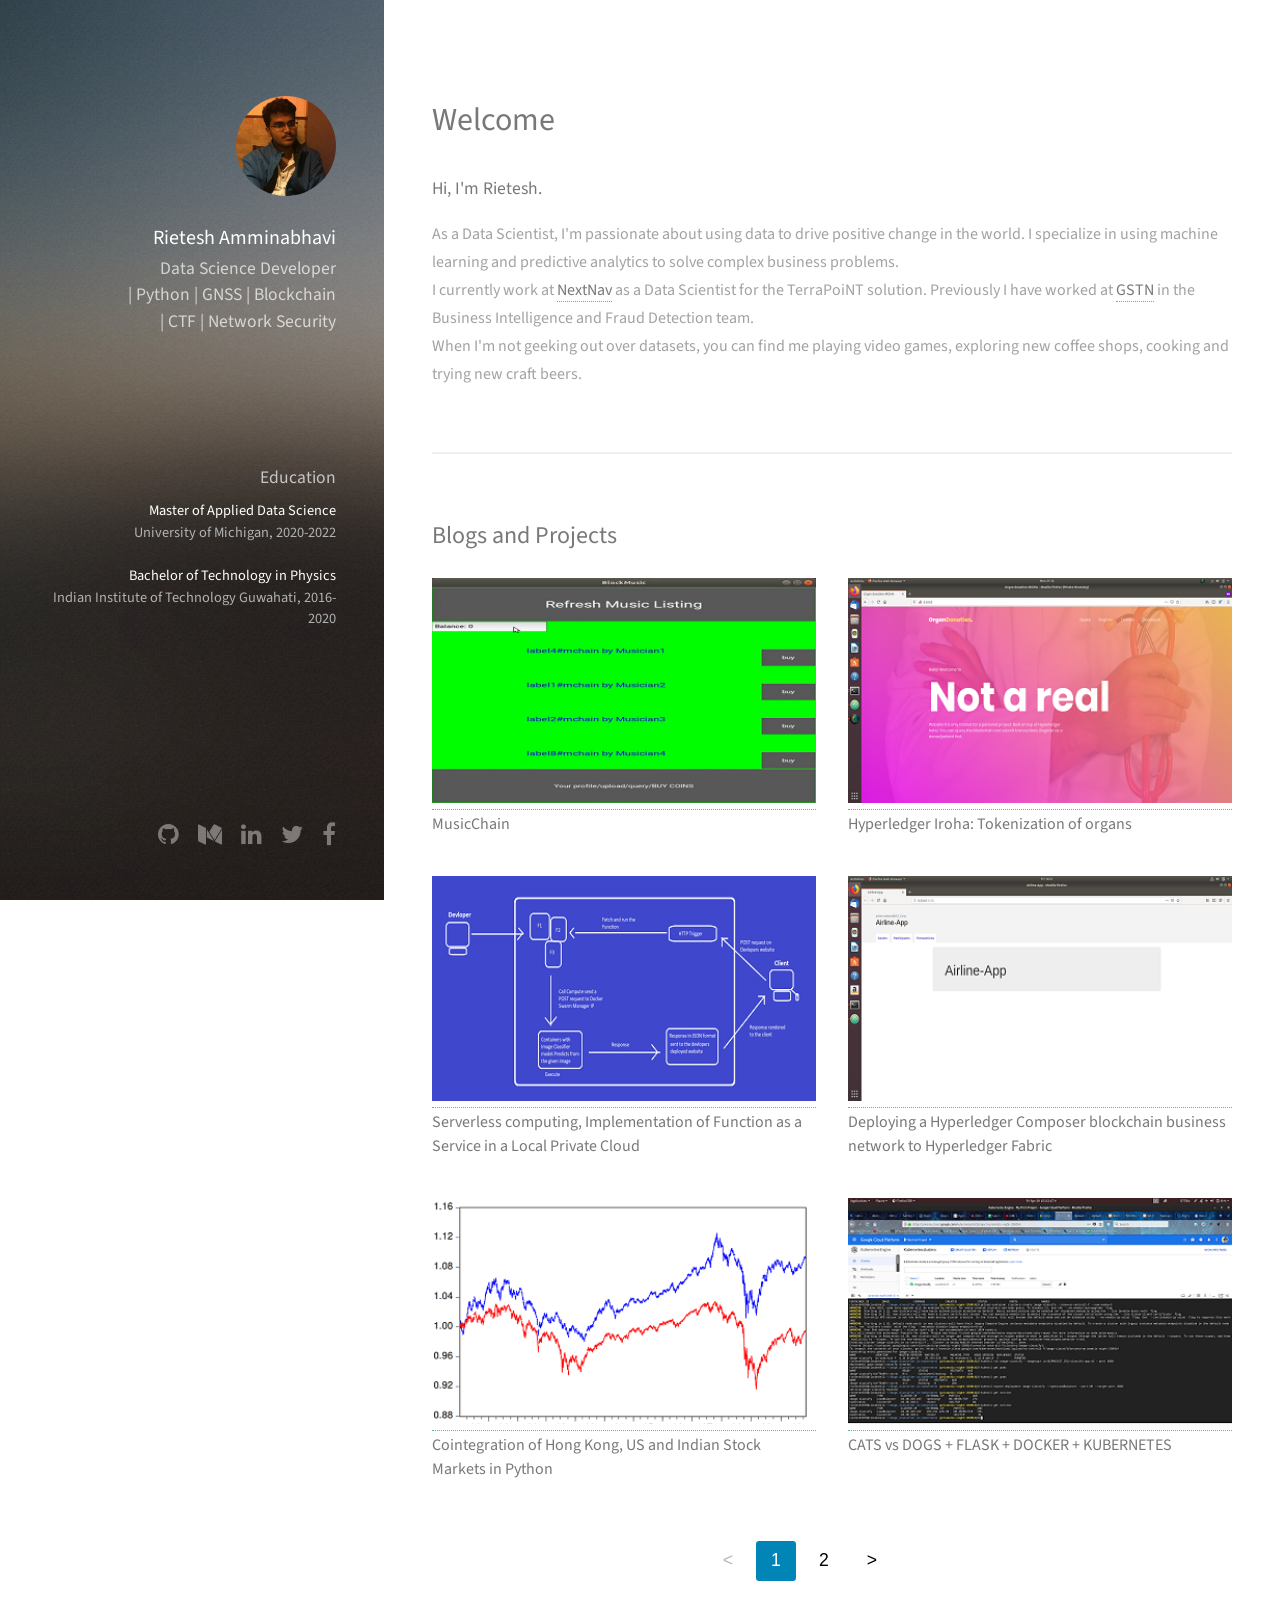
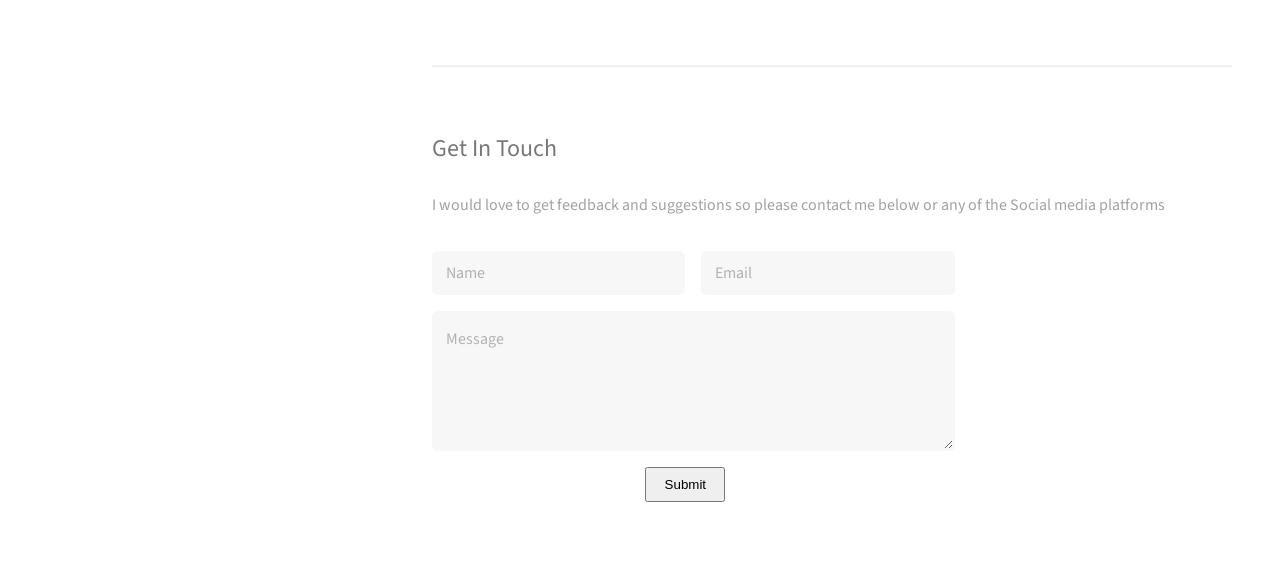
==== index.html @ 85e878ec "first commit" ====
<!DOCTYPE HTML>

<html>
	<head>
		<title>Rietesh Amminabhavi</title>
		<link href="static/images/icon.jpg" rel="icon" style="border-radius:50%">
		<meta charset="utf-8" />
		<meta name="viewport" content="width=device-width, initial-scale=1" />
		<!--[if lte IE 8]><script src="static/js/ie/html5shiv.js"></script><![endif]-->
		<link rel="stylesheet" href="static/css/main.css" />
		<link rel="stylesheet" href="static/css/pagination.css" />
		<!--[if lte IE 8]><link rel="stylesheet" href="static/css/ie8.css" /><![endif]-->
	</head>
	<body id="top">

		<!-- Header -->
			<header id="header">
				<div class="inner">
					<a href="index.html" target="_self" class="image avatar"><img src="static/images/avatar.jpg" alt="" /></a>
					<h1><strong>Rietesh Amminabhavi</strong></h1> 
					<h4>Data Science Developer<br />
					| Python | GNSS | Blockchain<br />
					| CTF | Network Security </h4><br /><br /><br /><br />
					<h4>Education</h4>
					<p><strong>Master of Applied Data Science</strong><br />
					University of Michigan, 2020-2022<br /><br />
					<strong>Bachelor of Technology in Physics</strong><br \>
					Indian Institute of Technology Guwahati, 2016-2020</p>
				</div>
			</header>

		<!-- Main -->
			<div id="main">

				<!-- One -->
					<section id="one">
						<header class="major">
							<h2>Welcome</h2>
						</header>
						<h4>Hi, I'm Rietesh.</h4>
						<p>As a Data Scientist, I'm passionate about using data to drive positive change in the world. 
							I specialize in using machine learning and predictive analytics to solve complex business problems.<br \>
							I currently work at <a href="https://nextnav.com/"><strong>NextNav</strong></a> as a Data Scientist for the TerraPoiNT solution.
							Previously I have worked at <a href="https://www.gstn.org.in/"><strong>GSTN</strong></a> in the Business Intelligence and Fraud Detection team.<br \>
							When I'm not geeking out over datasets, you can find me playing video games, exploring new coffee shops, cooking and trying new craft beers.
							<!-- <script src="https://gist.github.com/BenjaminAbt/ee4f77b9c5f3068506dd0d43df57f8f8.js?file=file1.cs"></script> -->
						</p>
					</section>

				<!-- Two -->
					<section id="two">
						<h2>Blogs and Projects</h2>
						<div id="paginated-list" data-current-page="1" aria-live="polite" class="row" style="display:flex;flex-wrap:wrap">

							<nav class="pagination-container">
								<button class="pagination-button" id="prev-button" aria-label="Previous page" title="Previous page">
								  &lt;
								</button>
							
								<div id="pagination-numbers">
							
								</div>
							
								<button class="pagination-button" id="next-button" aria-label="Next page" title="Next page">
								  &gt;
								</button>
							  </nav>
						</div>
					</section>

				<!-- Three -->
					<section id="three">
						<h2>Get In Touch</h2>
						<p>I would love to get feedback and suggestions so please contact me below or any of the Social media platforms</p>
						<div class="row">
							<div class="8u 12u$(small)">
								<form method="post" action="https://formspree.io/f/YOUR_FORM_ID">
									<div class="row uniform 50%" style="display: flex; flex-direction: column;">
										<div style="display: flex;">
											<div class="6u 12u$(xsmall)" style="margin-right: 1rem;"><input type="text" name="name" id="name" placeholder="Name" /></div>
											<div class="6u$ 12u$(xsmall)"><input type="email" name="email" id="email" placeholder="Email" /></div>
										</div>
										
										<div class="12u$"><textarea name="message" id="message" placeholder="Message" rows="4"></textarea></div>
										<input type="hidden" name="_next" value="https://YOUR_DOMAIN/thankyou.html">
										
										<button type="submit" style="width: 5rem; align-self: center; padding: 0.5rem 1rem; margin-top: 1rem;">Submit</button>
									</div>
								</form>
							</div>
						</div>
					</section>


			</div>

		<!-- Footer -->
			<footer id="footer">
				<div class="inner">
					<ul class="icons">
						<li><a href="https://github.com/rietesh"  target="_blank" class="icon fa-github"><span class="label">Github</span></a></li>
						<li><a href="https://medium.com/@rietesh"  target="_blank" class="icon fa-medium"><span class="label">Medium</span></a></li>
						<li><a href="https://www.linkedin.com/in/rietesh4535/"  target="_blank" class="icon fa-linkedin"><span class="label">LinkedIN</span></a></li>
						<li><a href="https://twitter.com/rietesh_" target="_blank" class="icon fa-twitter"><span class="label">Twitter</span></a></li>
						<li><a href="https://www.facebook.com/RieteshRietesh1"  target="_blank" class="icon fa-facebook"><span class="label">Facebook</span></a></li>
					</ul>
				</div>
			</footer>

		<!-- Scripts -->
			<script src="//ajax.googleapis.com/ajax/libs/jquery/1.10.2/jquery.min.js"></script>
			<script src="static/js/jquery.min.js"></script>
			<!-- <script src="assets/js/jquery.poptrox.min.js"></script> -->
			<script src="static/js/skel.min.js"></script>
			<script src="static/js/util.js"></script>
			<!--[if lte IE 8]><script src="static/js/ie/respond.min.js"></script><![endif]-->
			<script src="static/js/main.js"></script>
			<script src="static/js/pagination.js"></script>
			<script src="static/js/projects.js"></script>

	</body>
</html>
---- static/css/main.css ----
@import url("font-awesome.min.css");
@import url("https://fonts.googleapis.com/css?family=Source+Sans+Pro:400,400italic");


/* Reset */

	html, body, div, span, applet, object, iframe, h1, h2, h3, h4, h5, h6, p, blockquote, pre, a, abbr, acronym, address, big, cite, code, del, dfn, em, img, ins, kbd, q, s, samp, small, strike, strong, sub, sup, tt, var, b, u, i, center, dl, dt, dd, ol, ul, li, fieldset, form, label, legend, table, caption, tbody, tfoot, thead, tr, th, td, article, aside, canvas, details, embed, figure, figcaption, footer, header, hgroup, menu, nav, output, ruby, section, summary, time, mark, audio, video {
		margin: 0;
		padding: 0;
		border: 0;
		font-size: 100%;
		font: inherit;
		vertical-align: baseline;
	}

	article, aside, details, figcaption, figure, footer, header, hgroup, menu, nav, section {
		display: block;
	}

	body {
		line-height: 1;
	}

	ol, ul {
		list-style: none;
	}

	blockquote, q {
		quotes: none;
	}

	blockquote:before, blockquote:after, q:before, q:after {
		content: '';
		content: none;
	}

	table {
		border-collapse: collapse;
		border-spacing: 0;
	}

	body {
		-webkit-text-size-adjust: none;
	}

/* Box Model */

	*, *:before, *:after {
		-moz-box-sizing: border-box;
		-webkit-box-sizing: border-box;
		box-sizing: border-box;
	}

/* Containers */

	.container {
		margin-left: auto;
		margin-right: auto;
	}

	.container.\31 25\25 {
		width: 100%;
		max-width: 1200px;
		min-width: 960px;
	}

	.container.\37 5\25 {
		width: 720px;
	}

	.container.\35 0\25 {
		width: 480px;
	}

	.container.\32 5\25 {
		width: 240px;
	}

	.container {
		width: 960px;
	}

	@media screen and (max-width: 1800px) {

		.container.\31 25\25 {
			width: 100%;
			max-width: 1200px;
			min-width: 960px;
		}

		.container.\37 5\25 {
			width: 720px;
		}

		.container.\35 0\25 {
			width: 480px;
		}

		.container.\32 5\25 {
			width: 240px;
		}

		.container {
			width: 960px;
		}

	}

	@media screen and (max-width: 1280px) {

		.container.\31 25\25 {
			width: 100%;
			max-width: 1200px;
			min-width: 960px;
		}

		.container.\37 5\25 {
			width: 720px;
		}

		.container.\35 0\25 {
			width: 480px;
		}

		.container.\32 5\25 {
			width: 240px;
		}

		.container {
			width: 960px;
		}

	}

	@media screen and (max-width: 980px) {

		.container.\31 25\25 {
			width: 100%;
			max-width: 1200px;
			min-width: 960px;
		}

		.container.\37 5\25 {
			width: 720px;
		}

		.container.\35 0\25 {
			width: 480px;
		}

		.container.\32 5\25 {
			width: 240px;
		}

		.container {
			width: 960px;
		}

	}

	@media screen and (max-width: 736px) {

		.container.\31 25\25 {
			width: 100%;
			max-width: 1200px;
			min-width: 960px;
		}

		.container.\37 5\25 {
			width: 720px;
		}

		.container.\35 0\25 {
			width: 480px;
		}

		.container.\32 5\25 {
			width: 240px;
		}

		.container {
			width: 960px;
		}

	}

	@media screen and (max-width: 480px) {

		.container.\31 25\25 {
			width: 100%;
			max-width: 1200px;
			min-width: 960px;
		}

		.container.\37 5\25 {
			width: 720px;
		}

		.container.\35 0\25 {
			width: 480px;
		}

		.container.\32 5\25 {
			width: 240px;
		}

		.container {
			width: 960px;
		}

	}

/* Grid */

	.row {
		border-bottom: solid 1px transparent;
		-moz-box-sizing: border-box;
		-webkit-box-sizing: border-box;
		box-sizing: border-box;
	}

	.row > * {
		float: left;
		-moz-box-sizing: border-box;
		-webkit-box-sizing: border-box;
		box-sizing: border-box;
	}

	.row:after, .row:before {
		content: '';
		display: block;
		clear: both;
		height: 0;
	}

	.row.uniform > * > :first-child {
		margin-top: 0;
	}

	.row.uniform > * > :last-child {
		margin-bottom: 0;
	}

	.row.\30 \25 > * {
		padding: 0 0 0 0em;
	}

	.row.\30 \25 {
		margin: 0 0 -1px 0em;
	}

	.row.uniform.\30 \25 > * {
		padding: 0em 0 0 0em;
	}

	.row.uniform.\30 \25 {
		margin: 0em 0 -1px 0em;
	}

	.row > * {
		padding: 0 0 0 2.5em;
	}

	.row {
		margin: 0 0 -1px -2.5em;
	}

	.row.uniform > * {
		padding: 2.5em 0 0 2.5em;
	}

	.row.uniform {
		margin: -2.5em 0 -1px -2.5em;
	}

	.row.\32 00\25 > * {
		padding: 0 0 0 5em;
	}

	.row.\32 00\25 {
		margin: 0 0 -1px -5em;
	}

	.row.uniform.\32 00\25 > * {
		padding: 5em 0 0 5em;
	}

	.row.uniform.\32 00\25 {
		margin: -5em 0 -1px -5em;
	}

	.row.\31 50\25 > * {
		padding: 0 0 0 3.75em;
	}

	.row.\31 50\25 {
		margin: 0 0 -1px -3.75em;
	}

	.row.uniform.\31 50\25 > * {
		padding: 3.75em 0 0 3.75em;
	}

	.row.uniform.\31 50\25 {
		margin: -3.75em 0 -1px -3.75em;
	}

	.row.\35 0\25 > * {
		padding: 0 0 0 1.25em;
	}

	.row.\35 0\25 {
		margin: 0 0 -1px -1.25em;
	}

	.row.uniform.\35 0\25 > * {
		padding: 1.25em 0 0 1.25em;
	}

	.row.uniform.\35 0\25 {
		margin: -1.25em 0 -1px -1.25em;
	}

	.row.\32 5\25 > * {
		padding: 0 0 0 0.625em;
	}

	.row.\32 5\25 {
		margin: 0 0 -1px -0.625em;
	}

	.row.uniform.\32 5\25 > * {
		padding: 0.625em 0 0 0.625em;
	}

	.row.uniform.\32 5\25 {
		margin: -0.625em 0 -1px -0.625em;
	}

	.\31 2u, .\31 2u\24 {
		width: 100%;
		clear: none;
		margin-left: 0;
	}

	.\31 1u, .\31 1u\24 {
		width: 91.6666666667%;
		clear: none;
		margin-left: 0;
	}

	.\31 0u, .\31 0u\24 {
		width: 83.3333333333%;
		clear: none;
		margin-left: 0;
	}

	.\39 u, .\39 u\24 {
		width: 75%;
		clear: none;
		margin-left: 0;
	}

	.\38 u, .\38 u\24 {
		width: 66.6666666667%;
		clear: none;
		margin-left: 0;
	}

	.\37 u, .\37 u\24 {
		width: 58.3333333333%;
		clear: none;
		margin-left: 0;
	}

	.\36 u, .\36 u\24 {
		width: 50%;
		clear: none;
		margin-left: 0;
	}

	.\35 u, .\35 u\24 {
		width: 41.6666666667%;
		clear: none;
		margin-left: 0;
	}

	.\34 u, .\34 u\24 {
		width: 33.3333333333%;
		clear: none;
		margin-left: 0;
	}

	.\33 u, .\33 u\24 {
		width: 25%;
		clear: none;
		margin-left: 0;
	}

	.\32 u, .\32 u\24 {
		width: 16.6666666667%;
		clear: none;
		margin-left: 0;
	}

	.\31 u, .\31 u\24 {
		width: 8.3333333333%;
		clear: none;
		margin-left: 0;
	}

	.\31 2u\24 + *,
	.\31 1u\24 + *,
	.\31 0u\24 + *,
	.\39 u\24 + *,
	.\38 u\24 + *,
	.\37 u\24 + *,
	.\36 u\24 + *,
	.\35 u\24 + *,
	.\34 u\24 + *,
	.\33 u\24 + *,
	.\32 u\24 + *,
	.\31 u\24 + * {
		clear: left;
	}

	.\-11u {
		margin-left: 91.66667%;
	}

	.\-10u {
		margin-left: 83.33333%;
	}

	.\-9u {
		margin-left: 75%;
	}

	.\-8u {
		margin-left: 66.66667%;
	}

	.\-7u {
		margin-left: 58.33333%;
	}

	.\-6u {
		margin-left: 50%;
	}

	.\-5u {
		margin-left: 41.66667%;
	}

	.\-4u {
		margin-left: 33.33333%;
	}

	.\-3u {
		margin-left: 25%;
	}

	.\-2u {
		margin-left: 16.66667%;
	}

	.\-1u {
		margin-left: 8.33333%;
	}

	@media screen and (max-width: 1800px) {

		.row > * {
			padding: 0 0 0 2.5em;
		}

		.row {
			margin: 0 0 -1px -2.5em;
		}

		.row.uniform > * {
			padding: 2.5em 0 0 2.5em;
		}

		.row.uniform {
			margin: -2.5em 0 -1px -2.5em;
		}

		.row.\32 00\25 > * {
			padding: 0 0 0 5em;
		}

		.row.\32 00\25 {
			margin: 0 0 -1px -5em;
		}

		.row.uniform.\32 00\25 > * {
			padding: 5em 0 0 5em;
		}

		.row.uniform.\32 00\25 {
			margin: -5em 0 -1px -5em;
		}

		.row.\31 50\25 > * {
			padding: 0 0 0 3.75em;
		}

		.row.\31 50\25 {
			margin: 0 0 -1px -3.75em;
		}

		.row.uniform.\31 50\25 > * {
			padding: 3.75em 0 0 3.75em;
		}

		.row.uniform.\31 50\25 {
			margin: -3.75em 0 -1px -3.75em;
		}

		.row.\35 0\25 > * {
			padding: 0 0 0 1.25em;
		}

		.row.\35 0\25 {
			margin: 0 0 -1px -1.25em;
		}

		.row.uniform.\35 0\25 > * {
			padding: 1.25em 0 0 1.25em;
		}

		.row.uniform.\35 0\25 {
			margin: -1.25em 0 -1px -1.25em;
		}

		.row.\32 5\25 > * {
			padding: 0 0 0 0.625em;
		}

		.row.\32 5\25 {
			margin: 0 0 -1px -0.625em;
		}

		.row.uniform.\32 5\25 > * {
			padding: 0.625em 0 0 0.625em;
		}

		.row.uniform.\32 5\25 {
			margin: -0.625em 0 -1px -0.625em;
		}

		.\31 2u\28xlarge\29, .\31 2u\24\28xlarge\29 {
			width: 100%;
			clear: none;
			margin-left: 0;
		}

		.\31 1u\28xlarge\29, .\31 1u\24\28xlarge\29 {
			width: 91.6666666667%;
			clear: none;
			margin-left: 0;
		}

		.\31 0u\28xlarge\29, .\31 0u\24\28xlarge\29 {
			width: 83.3333333333%;
			clear: none;
			margin-left: 0;
		}

		.\39 u\28xlarge\29, .\39 u\24\28xlarge\29 {
			width: 75%;
			clear: none;
			margin-left: 0;
		}

		.\38 u\28xlarge\29, .\38 u\24\28xlarge\29 {
			width: 66.6666666667%;
			clear: none;
			margin-left: 0;
		}

		.\37 u\28xlarge\29, .\37 u\24\28xlarge\29 {
			width: 58.3333333333%;
			clear: none;
			margin-left: 0;
		}

		.\36 u\28xlarge\29, .\36 u\24\28xlarge\29 {
			width: 50%;
			clear: none;
			margin-left: 0;
		}

		.\35 u\28xlarge\29, .\35 u\24\28xlarge\29 {
			width: 41.6666666667%;
			clear: none;
			margin-left: 0;
		}

		.\34 u\28xlarge\29, .\34 u\24\28xlarge\29 {
			width: 33.3333333333%;
			clear: none;
			margin-left: 0;
		}

		.\33 u\28xlarge\29, .\33 u\24\28xlarge\29 {
			width: 25%;
			clear: none;
			margin-left: 0;
		}

		.\32 u\28xlarge\29, .\32 u\24\28xlarge\29 {
			width: 16.6666666667%;
			clear: none;
			margin-left: 0;
		}

		.\31 u\28xlarge\29, .\31 u\24\28xlarge\29 {
			width: 8.3333333333%;
			clear: none;
			margin-left: 0;
		}

		.\31 2u\24\28xlarge\29 + *,
		.\31 1u\24\28xlarge\29 + *,
		.\31 0u\24\28xlarge\29 + *,
		.\39 u\24\28xlarge\29 + *,
		.\38 u\24\28xlarge\29 + *,
		.\37 u\24\28xlarge\29 + *,
		.\36 u\24\28xlarge\29 + *,
		.\35 u\24\28xlarge\29 + *,
		.\34 u\24\28xlarge\29 + *,
		.\33 u\24\28xlarge\29 + *,
		.\32 u\24\28xlarge\29 + *,
		.\31 u\24\28xlarge\29 + * {
			clear: left;
		}

		.\-11u\28xlarge\29 {
			margin-left: 91.66667%;
		}

		.\-10u\28xlarge\29 {
			margin-left: 83.33333%;
		}

		.\-9u\28xlarge\29 {
			margin-left: 75%;
		}

		.\-8u\28xlarge\29 {
			margin-left: 66.66667%;
		}

		.\-7u\28xlarge\29 {
			margin-left: 58.33333%;
		}

		.\-6u\28xlarge\29 {
			margin-left: 50%;
		}

		.\-5u\28xlarge\29 {
			margin-left: 41.66667%;
		}

		.\-4u\28xlarge\29 {
			margin-left: 33.33333%;
		}

		.\-3u\28xlarge\29 {
			margin-left: 25%;
		}

		.\-2u\28xlarge\29 {
			margin-left: 16.66667%;
		}

		.\-1u\28xlarge\29 {
			margin-left: 8.33333%;
		}

	}

	@media screen and (max-width: 1280px) {

		.row > * {
			padding: 0 0 0 2em;
		}

		.row {
			margin: 0 0 -1px -2em;
		}

		.row.uniform > * {
			padding: 2em 0 0 2em;
		}

		.row.uniform {
			margin: -2em 0 -1px -2em;
		}

		.row.\32 00\25 > * {
			padding: 0 0 0 4em;
		}

		.row.\32 00\25 {
			margin: 0 0 -1px -4em;
		}

		.row.uniform.\32 00\25 > * {
			padding: 4em 0 0 4em;
		}

		.row.uniform.\32 00\25 {
			margin: -4em 0 -1px -4em;
		}

		.row.\31 50\25 > * {
			padding: 0 0 0 3em;
		}

		.row.\31 50\25 {
			margin: 0 0 -1px -3em;
		}

		.row.uniform.\31 50\25 > * {
			padding: 3em 0 0 3em;
		}

		.row.uniform.\31 50\25 {
			margin: -3em 0 -1px -3em;
		}

		.row.\35 0\25 > * {
			padding: 0 0 0 1em;
		}

		.row.\35 0\25 {
			margin: 0 0 -1px -1em;
		}

		.row.uniform.\35 0\25 > * {
			padding: 1em 0 0 1em;
		}

		.row.uniform.\35 0\25 {
			margin: -1em 0 -1px -1em;
		}

		.row.\32 5\25 > * {
			padding: 0 0 0 0.5em;
		}

		.row.\32 5\25 {
			margin: 0 0 -1px -0.5em;
		}

		.row.uniform.\32 5\25 > * {
			padding: 0.5em 0 0 0.5em;
		}

		.row.uniform.\32 5\25 {
			margin: -0.5em 0 -1px -0.5em;
		}

		.\31 2u\28large\29, .\31 2u\24\28large\29 {
			width: 100%;
			clear: none;
			margin-left: 0;
		}

		.\31 1u\28large\29, .\31 1u\24\28large\29 {
			width: 91.6666666667%;
			clear: none;
			margin-left: 0;
		}

		.\31 0u\28large\29, .\31 0u\24\28large\29 {
			width: 83.3333333333%;
			clear: none;
			margin-left: 0;
		}

		.\39 u\28large\29, .\39 u\24\28large\29 {
			width: 75%;
			clear: none;
			margin-left: 0;
		}

		.\38 u\28large\29, .\38 u\24\28large\29 {
			width: 66.6666666667%;
			clear: none;
			margin-left: 0;
		}

		.\37 u\28large\29, .\37 u\24\28large\29 {
			width: 58.3333333333%;
			clear: none;
			margin-left: 0;
		}

		.\36 u\28large\29, .\36 u\24\28large\29 {
			width: 50%;
			clear: none;
			margin-left: 0;
		}

		.\35 u\28large\29, .\35 u\24\28large\29 {
			width: 41.6666666667%;
			clear: none;
			margin-left: 0;
		}

		.\34 u\28large\29, .\34 u\24\28large\29 {
			width: 33.3333333333%;
			clear: none;
			margin-left: 0;
		}

		.\33 u\28large\29, .\33 u\24\28large\29 {
			width: 25%;
			clear: none;
			margin-left: 0;
		}

		.\32 u\28large\29, .\32 u\24\28large\29 {
			width: 16.6666666667%;
			clear: none;
			margin-left: 0;
		}

		.\31 u\28large\29, .\31 u\24\28large\29 {
			width: 8.3333333333%;
			clear: none;
			margin-left: 0;
		}

		.\31 2u\24\28large\29 + *,
		.\31 1u\24\28large\29 + *,
		.\31 0u\24\28large\29 + *,
		.\39 u\24\28large\29 + *,
		.\38 u\24\28large\29 + *,
		.\37 u\24\28large\29 + *,
		.\36 u\24\28large\29 + *,
		.\35 u\24\28large\29 + *,
		.\34 u\24\28large\29 + *,
		.\33 u\24\28large\29 + *,
		.\32 u\24\28large\29 + *,
		.\31 u\24\28large\29 + * {
			clear: left;
		}

		.\-11u\28large\29 {
			margin-left: 91.66667%;
		}

		.\-10u\28large\29 {
			margin-left: 83.33333%;
		}

		.\-9u\28large\29 {
			margin-left: 75%;
		}

		.\-8u\28large\29 {
			margin-left: 66.66667%;
		}

		.\-7u\28large\29 {
			margin-left: 58.33333%;
		}

		.\-6u\28large\29 {
			margin-left: 50%;
		}

		.\-5u\28large\29 {
			margin-left: 41.66667%;
		}

		.\-4u\28large\29 {
			margin-left: 33.33333%;
		}

		.\-3u\28large\29 {
			margin-left: 25%;
		}

		.\-2u\28large\29 {
			margin-left: 16.66667%;
		}

		.\-1u\28large\29 {
			margin-left: 8.33333%;
		}

	}

	@media screen and (max-width: 980px) {

		.row > * {
			padding: 0 0 0 2em;
		}

		.row {
			margin: 0 0 -1px -2em;
		}

		.row.uniform > * {
			padding: 2em 0 0 2em;
		}

		.row.uniform {
			margin: -2em 0 -1px -2em;
		}

		.row.\32 00\25 > * {
			padding: 0 0 0 4em;
		}

		.row.\32 00\25 {
			margin: 0 0 -1px -4em;
		}

		.row.uniform.\32 00\25 > * {
			padding: 4em 0 0 4em;
		}

		.row.uniform.\32 00\25 {
			margin: -4em 0 -1px -4em;
		}

		.row.\31 50\25 > * {
			padding: 0 0 0 3em;
		}

		.row.\31 50\25 {
			margin: 0 0 -1px -3em;
		}

		.row.uniform.\31 50\25 > * {
			padding: 3em 0 0 3em;
		}

		.row.uniform.\31 50\25 {
			margin: -3em 0 -1px -3em;
		}

		.row.\35 0\25 > * {
			padding: 0 0 0 1em;
		}

		.row.\35 0\25 {
			margin: 0 0 -1px -1em;
		}

		.row.uniform.\35 0\25 > * {
			padding: 1em 0 0 1em;
		}

		.row.uniform.\35 0\25 {
			margin: -1em 0 -1px -1em;
		}

		.row.\32 5\25 > * {
			padding: 0 0 0 0.5em;
		}

		.row.\32 5\25 {
			margin: 0 0 -1px -0.5em;
		}

		.row.uniform.\32 5\25 > * {
			padding: 0.5em 0 0 0.5em;
		}

		.row.uniform.\32 5\25 {
			margin: -0.5em 0 -1px -0.5em;
		}

		.\31 2u\28medium\29, .\31 2u\24\28medium\29 {
			width: 100%;
			clear: none;
			margin-left: 0;
		}

		.\31 1u\28medium\29, .\31 1u\24\28medium\29 {
			width: 91.6666666667%;
			clear: none;
			margin-left: 0;
		}

		.\31 0u\28medium\29, .\31 0u\24\28medium\29 {
			width: 83.3333333333%;
			clear: none;
			margin-left: 0;
		}

		.\39 u\28medium\29, .\39 u\24\28medium\29 {
			width: 75%;
			clear: none;
			margin-left: 0;
		}

		.\38 u\28medium\29, .\38 u\24\28medium\29 {
			width: 66.6666666667%;
			clear: none;
			margin-left: 0;
		}

		.\37 u\28medium\29, .\37 u\24\28medium\29 {
			width: 58.3333333333%;
			clear: none;
			margin-left: 0;
		}

		.\36 u\28medium\29, .\36 u\24\28medium\29 {
			width: 50%;
			clear: none;
			margin-left: 0;
		}

		.\35 u\28medium\29, .\35 u\24\28medium\29 {
			width: 41.6666666667%;
			clear: none;
			margin-left: 0;
		}

		.\34 u\28medium\29, .\34 u\24\28medium\29 {
			width: 33.3333333333%;
			clear: none;
			margin-left: 0;
		}

		.\33 u\28medium\29, .\33 u\24\28medium\29 {
			width: 25%;
			clear: none;
			margin-left: 0;
		}

		.\32 u\28medium\29, .\32 u\24\28medium\29 {
			width: 16.6666666667%;
			clear: none;
			margin-left: 0;
		}

		.\31 u\28medium\29, .\31 u\24\28medium\29 {
			width: 8.3333333333%;
			clear: none;
			margin-left: 0;
		}

		.\31 2u\24\28medium\29 + *,
		.\31 1u\24\28medium\29 + *,
		.\31 0u\24\28medium\29 + *,
		.\39 u\24\28medium\29 + *,
		.\38 u\24\28medium\29 + *,
		.\37 u\24\28medium\29 + *,
		.\36 u\24\28medium\29 + *,
		.\35 u\24\28medium\29 + *,
		.\34 u\24\28medium\29 + *,
		.\33 u\24\28medium\29 + *,
		.\32 u\24\28medium\29 + *,
		.\31 u\24\28medium\29 + * {
			clear: left;
		}

		.\-11u\28medium\29 {
			margin-left: 91.66667%;
		}

		.\-10u\28medium\29 {
			margin-left: 83.33333%;
		}

		.\-9u\28medium\29 {
			margin-left: 75%;
		}

		.\-8u\28medium\29 {
			margin-left: 66.66667%;
		}

		.\-7u\28medium\29 {
			margin-left: 58.33333%;
		}

		.\-6u\28medium\29 {
			margin-left: 50%;
		}

		.\-5u\28medium\29 {
			margin-left: 41.66667%;
		}

		.\-4u\28medium\29 {
			margin-left: 33.33333%;
		}

		.\-3u\28medium\29 {
			margin-left: 25%;
		}

		.\-2u\28medium\29 {
			margin-left: 16.66667%;
		}

		.\-1u\28medium\29 {
			margin-left: 8.33333%;
		}

	}

	@media screen and (max-width: 736px) {

		.row > * {
			padding: 0 0 0 1.5em;
		}

		.row {
			margin: 0 0 -1px -1.5em;
		}

		.row.uniform > * {
			padding: 1.5em 0 0 1.5em;
		}

		.row.uniform {
			margin: -1.5em 0 -1px -1.5em;
		}

		.row.\32 00\25 > * {
			padding: 0 0 0 3em;
		}

		.row.\32 00\25 {
			margin: 0 0 -1px -3em;
		}

		.row.uniform.\32 00\25 > * {
			padding: 3em 0 0 3em;
		}

		.row.uniform.\32 00\25 {
			margin: -3em 0 -1px -3em;
		}

		.row.\31 50\25 > * {
			padding: 0 0 0 2.25em;
		}

		.row.\31 50\25 {
			margin: 0 0 -1px -2.25em;
		}

		.row.uniform.\31 50\25 > * {
			padding: 2.25em 0 0 2.25em;
		}

		.row.uniform.\31 50\25 {
			margin: -2.25em 0 -1px -2.25em;
		}

		.row.\35 0\25 > * {
			padding: 0 0 0 0.75em;
		}

		.row.\35 0\25 {
			margin: 0 0 -1px -0.75em;
		}

		.row.uniform.\35 0\25 > * {
			padding: 0.75em 0 0 0.75em;
		}

		.row.uniform.\35 0\25 {
			margin: -0.75em 0 -1px -0.75em;
		}

		.row.\32 5\25 > * {
			padding: 0 0 0 0.375em;
		}

		.row.\32 5\25 {
			margin: 0 0 -1px -0.375em;
		}

		.row.uniform.\32 5\25 > * {
			padding: 0.375em 0 0 0.375em;
		}

		.row.uniform.\32 5\25 {
			margin: -0.375em 0 -1px -0.375em;
		}

		.\31 2u\28small\29, .\31 2u\24\28small\29 {
			width: 100%;
			clear: none;
			margin-left: 0;
		}

		.\31 1u\28small\29, .\31 1u\24\28small\29 {
			width: 91.6666666667%;
			clear: none;
			margin-left: 0;
		}

		.\31 0u\28small\29, .\31 0u\24\28small\29 {
			width: 83.3333333333%;
			clear: none;
			margin-left: 0;
		}

		.\39 u\28small\29, .\39 u\24\28small\29 {
			width: 75%;
			clear: none;
			margin-left: 0;
		}

		.\38 u\28small\29, .\38 u\24\28small\29 {
			width: 66.6666666667%;
			clear: none;
			margin-left: 0;
		}

		.\37 u\28small\29, .\37 u\24\28small\29 {
			width: 58.3333333333%;
			clear: none;
			margin-left: 0;
		}

		.\36 u\28small\29, .\36 u\24\28small\29 {
			width: 50%;
			clear: none;
			margin-left: 0;
		}

		.\35 u\28small\29, .\35 u\24\28small\29 {
			width: 41.6666666667%;
			clear: none;
			margin-left: 0;
		}

		.\34 u\28small\29, .\34 u\24\28small\29 {
			width: 33.3333333333%;
			clear: none;
			margin-left: 0;
		}

		.\33 u\28small\29, .\33 u\24\28small\29 {
			width: 25%;
			clear: none;
			margin-left: 0;
		}

		.\32 u\28small\29, .\32 u\24\28small\29 {
			width: 16.6666666667%;
			clear: none;
			margin-left: 0;
		}

		.\31 u\28small\29, .\31 u\24\28small\29 {
			width: 8.3333333333%;
			clear: none;
			margin-left: 0;
		}

		.\31 2u\24\28small\29 + *,
		.\31 1u\24\28small\29 + *,
		.\31 0u\24\28small\29 + *,
		.\39 u\24\28small\29 + *,
		.\38 u\24\28small\29 + *,
		.\37 u\24\28small\29 + *,
		.\36 u\24\28small\29 + *,
		.\35 u\24\28small\29 + *,
		.\34 u\24\28small\29 + *,
		.\33 u\24\28small\29 + *,
		.\32 u\24\28small\29 + *,
		.\31 u\24\28small\29 + * {
			clear: left;
		}

		.\-11u\28small\29 {
			margin-left: 91.66667%;
		}

		.\-10u\28small\29 {
			margin-left: 83.33333%;
		}

		.\-9u\28small\29 {
			margin-left: 75%;
		}

		.\-8u\28small\29 {
			margin-left: 66.66667%;
		}

		.\-7u\28small\29 {
			margin-left: 58.33333%;
		}

		.\-6u\28small\29 {
			margin-left: 50%;
		}

		.\-5u\28small\29 {
			margin-left: 41.66667%;
		}

		.\-4u\28small\29 {
			margin-left: 33.33333%;
		}

		.\-3u\28small\29 {
			margin-left: 25%;
		}

		.\-2u\28small\29 {
			margin-left: 16.66667%;
		}

		.\-1u\28small\29 {
			margin-left: 8.33333%;
		}

	}

	@media screen and (max-width: 480px) {

		.row > * {
			padding: 0 0 0 1.5em;
		}

		.row {
			margin: 0 0 -1px -1.5em;
		}

		.row.uniform > * {
			padding: 1.5em 0 0 1.5em;
		}

		.row.uniform {
			margin: -1.5em 0 -1px -1.5em;
		}

		.row.\32 00\25 > * {
			padding: 0 0 0 3em;
		}

		.row.\32 00\25 {
			margin: 0 0 -1px -3em;
		}

		.row.uniform.\32 00\25 > * {
			padding: 3em 0 0 3em;
		}

		.row.uniform.\32 00\25 {
			margin: -3em 0 -1px -3em;
		}

		.row.\31 50\25 > * {
			padding: 0 0 0 2.25em;
		}

		.row.\31 50\25 {
			margin: 0 0 -1px -2.25em;
		}

		.row.uniform.\31 50\25 > * {
			padding: 2.25em 0 0 2.25em;
		}

		.row.uniform.\31 50\25 {
			margin: -2.25em 0 -1px -2.25em;
		}

		.row.\35 0\25 > * {
			padding: 0 0 0 0.75em;
		}

		.row.\35 0\25 {
			margin: 0 0 -1px -0.75em;
		}

		.row.uniform.\35 0\25 > * {
			padding: 0.75em 0 0 0.75em;
		}

		.row.uniform.\35 0\25 {
			margin: -0.75em 0 -1px -0.75em;
		}

		.row.\32 5\25 > * {
			padding: 0 0 0 0.375em;
		}

		.row.\32 5\25 {
			margin: 0 0 -1px -0.375em;
		}

		.row.uniform.\32 5\25 > * {
			padding: 0.375em 0 0 0.375em;
		}

		.row.uniform.\32 5\25 {
			margin: -0.375em 0 -1px -0.375em;
		}

		.\31 2u\28xsmall\29, .\31 2u\24\28xsmall\29 {
			width: 100%;
			clear: none;
			margin-left: 0;
		}

		.\31 1u\28xsmall\29, .\31 1u\24\28xsmall\29 {
			width: 91.6666666667%;
			clear: none;
			margin-left: 0;
		}

		.\31 0u\28xsmall\29, .\31 0u\24\28xsmall\29 {
			width: 83.3333333333%;
			clear: none;
			margin-left: 0;
		}

		.\39 u\28xsmall\29, .\39 u\24\28xsmall\29 {
			width: 75%;
			clear: none;
			margin-left: 0;
		}

		.\38 u\28xsmall\29, .\38 u\24\28xsmall\29 {
			width: 66.6666666667%;
			clear: none;
			margin-left: 0;
		}

		.\37 u\28xsmall\29, .\37 u\24\28xsmall\29 {
			width: 58.3333333333%;
			clear: none;
			margin-left: 0;
		}

		.\36 u\28xsmall\29, .\36 u\24\28xsmall\29 {
			width: 50%;
			clear: none;
			margin-left: 0;
		}

		.\35 u\28xsmall\29, .\35 u\24\28xsmall\29 {
			width: 41.6666666667%;
			clear: none;
			margin-left: 0;
		}

		.\34 u\28xsmall\29, .\34 u\24\28xsmall\29 {
			width: 33.3333333333%;
			clear: none;
			margin-left: 0;
		}

		.\33 u\28xsmall\29, .\33 u\24\28xsmall\29 {
			width: 25%;
			clear: none;
			margin-left: 0;
		}

		.\32 u\28xsmall\29, .\32 u\24\28xsmall\29 {
			width: 16.6666666667%;
			clear: none;
			margin-left: 0;
		}

		.\31 u\28xsmall\29, .\31 u\24\28xsmall\29 {
			width: 8.3333333333%;
			clear: none;
			margin-left: 0;
		}

		.\31 2u\24\28xsmall\29 + *,
		.\31 1u\24\28xsmall\29 + *,
		.\31 0u\24\28xsmall\29 + *,
		.\39 u\24\28xsmall\29 + *,
		.\38 u\24\28xsmall\29 + *,
		.\37 u\24\28xsmall\29 + *,
		.\36 u\24\28xsmall\29 + *,
		.\35 u\24\28xsmall\29 + *,
		.\34 u\24\28xsmall\29 + *,
		.\33 u\24\28xsmall\29 + *,
		.\32 u\24\28xsmall\29 + *,
		.\31 u\24\28xsmall\29 + * {
			clear: left;
		}

		.\-11u\28xsmall\29 {
			margin-left: 91.66667%;
		}

		.\-10u\28xsmall\29 {
			margin-left: 83.33333%;
		}

		.\-9u\28xsmall\29 {
			margin-left: 75%;
		}

		.\-8u\28xsmall\29 {
			margin-left: 66.66667%;
		}

		.\-7u\28xsmall\29 {
			margin-left: 58.33333%;
		}

		.\-6u\28xsmall\29 {
			margin-left: 50%;
		}

		.\-5u\28xsmall\29 {
			margin-left: 41.66667%;
		}

		.\-4u\28xsmall\29 {
			margin-left: 33.33333%;
		}

		.\-3u\28xsmall\29 {
			margin-left: 25%;
		}

		.\-2u\28xsmall\29 {
			margin-left: 16.66667%;
		}

		.\-1u\28xsmall\29 {
			margin-left: 8.33333%;
		}

	}

/* Basic */

	body {
		background: #fff;
	}

		body.is-loading *, body.is-loading *:before, body.is-loading *:after {
			-moz-animation: none !important;
			-webkit-animation: none !important;
			-ms-animation: none !important;
			animation: none !important;
			-moz-transition: none !important;
			-webkit-transition: none !important;
			-ms-transition: none !important;
			transition: none !important;
		}

	body, input, select, textarea {
		color: #a2a2a2;
		font-family: "Source Sans Pro", Helvetica, sans-serif;
		font-size: 16pt;
		font-weight: 400;
		line-height: 1.75em;
	}

	a {
		-moz-transition: color 0.2s ease-in-out, border-color 0.2s ease-in-out;
		-webkit-transition: color 0.2s ease-in-out, border-color 0.2s ease-in-out;
		-ms-transition: color 0.2s ease-in-out, border-color 0.2s ease-in-out;
		transition: color 0.2s ease-in-out, border-color 0.2s ease-in-out;
		border-bottom: dotted 1px;
		color: #49bf9d;
		text-decoration: none;
	}

		a:hover {
			border-bottom-color: transparent;
			color: #49bf9d !important;
			text-decoration: none;
		}

	strong, b {
		color: #787878;
		font-weight: 400;
	}

	em, i {
		font-style: italic;
	}

	p {
		margin: 0 0 2em 0;
	}

	h1, h2, h3, h4, h5, h6 {
		color: #787878;
		font-weight: 400;
		line-height: 1em;
		margin: 0 0 1em 0;
	}

		h1 a, h2 a, h3 a, h4 a, h5 a, h6 a {
			color: inherit;
			text-decoration: none;
		}

	h1 {
		font-size: 2em;
		line-height: 1.5em;
	}

	h2 {
		font-size: 1.5em;
		line-height: 1.5em;
	}

	h3 {
		font-size: 1.25em;
		line-height: 1.5em;
	}

	h4 {
		font-size: 1.1em;
		line-height: 1.5em;
	}

	h5 {
		font-size: 0.9em;
		line-height: 1.5em;
	}

	h6 {
		font-size: 0.7em;
		line-height: 1.5em;
	}

	sub {
		font-size: 0.8em;
		position: relative;
		top: 0.5em;
	}

	sup {
		font-size: 0.8em;
		position: relative;
		top: -0.5em;
	}

	hr {
		border: 0;
		border-bottom: solid 2px #efefef;
		margin: 2em 0;
	}

		hr.major {
			margin: 3em 0;
		}

	blockquote {
		border-left: solid 6px #efefef;
		font-style: italic;
		margin: 0 0 2em 0;
		padding: 0.5em 0 0.5em 1.5em;
	}

	code {
		background: #f7f7f7;
		border-radius: 0.35em;
		border: solid 2px #efefef;
		font-family: "Courier New", monospace;
		font-size: 0.9em;
		margin: 0 0.25em;
		padding: 0.25em 0.65em;
	}

	pre {
		-webkit-overflow-scrolling: touch;
		font-family: "Courier New", monospace;
		font-size: 0.9em;
		margin: 0 0 2em 0;
	}

		pre code {
			display: block;
			line-height: 1.75em;
			padding: 1em 1.5em;
			overflow-x: auto;
		}

	.align-left {
		text-align: left;
	}

	.align-center {
		text-align: center;
	}

	.align-right {
		text-align: right;
	}

/* Section/Article */

	section.special, article.special {
		text-align: center;
	}

	header p {
		color: #b2b2b2;
		position: relative;
		margin: 0 0 1.5em 0;
	}

	header h2 + p {
		font-size: 1.25em;
		margin-top: -1em;
		line-height: 1.5em;
	}

	header h3 + p {
		font-size: 1.1em;
		margin-top: -0.8em;
		line-height: 1.5em;
	}

	header h4 + p,
	header h5 + p,
	header h6 + p {
		font-size: 0.9em;
		margin-top: -0.6em;
		line-height: 1.5em;
	}

	header.major h2 {
		font-size: 2em;
	}

/* Form */

	form {
		margin: 0 0 2em 0;
	}

	label {
		color: #787878;
		display: block;
		font-size: 0.9em;
		font-weight: 400;
		margin: 0 0 1em 0;
	}

	input[type="text"],
	input[type="password"],
	input[type="email"],
	select,
	textarea {
		-moz-appearance: none;
		-webkit-appearance: none;
		-ms-appearance: none;
		appearance: none;
		background: #f7f7f7;
		border-radius: 0.35em;
		border: solid 2px transparent;
		color: inherit;
		display: block;
		outline: 0;
		padding: 0 0.75em;
		text-decoration: none;
		width: 100%;
	}

		input[type="text"]:invalid,
		input[type="password"]:invalid,
		input[type="email"]:invalid,
		select:invalid,
		textarea:invalid {
			box-shadow: none;
		}

		input[type="text"]:focus,
		input[type="password"]:focus,
		input[type="email"]:focus,
		select:focus,
		textarea:focus {
			border-color: #49bf9d;
		}

	.select-wrapper {
		text-decoration: none;
		display: block;
		position: relative;
	}

		.select-wrapper:before {
			-moz-osx-font-smoothing: grayscale;
			-webkit-font-smoothing: antialiased;
			font-family: FontAwesome;
			font-style: normal;
			font-weight: normal;
			text-transform: none !important;
		}

		.select-wrapper:before {
			color: #dfdfdf;
			content: '\f078';
			display: block;
			height: 2.75em;
			line-height: 2.75em;
			pointer-events: none;
			position: absolute;
			right: 0;
			text-align: center;
			top: 0;
			width: 2.75em;
		}

		.select-wrapper select::-ms-expand {
			display: none;
		}

	input[type="text"],
	input[type="password"],
	input[type="email"],
	select {
		height: 2.75em;
	}

	textarea {
		padding: 0.75em;
	}

	input[type="checkbox"],
	input[type="radio"] {
		-moz-appearance: none;
		-webkit-appearance: none;
		-ms-appearance: none;
		appearance: none;
		display: block;
		float: left;
		margin-right: -2em;
		opacity: 0;
		width: 1em;
		z-index: -1;
	}

		input[type="checkbox"] + label,
		input[type="radio"] + label {
			text-decoration: none;
			color: #a2a2a2;
			cursor: pointer;
			display: inline-block;
			font-size: 1em;
			font-weight: 400;
			padding-left: 2.4em;
			padding-right: 0.75em;
			position: relative;
		}

			input[type="checkbox"] + label:before,
			input[type="radio"] + label:before {
				-moz-osx-font-smoothing: grayscale;
				-webkit-font-smoothing: antialiased;
				font-family: FontAwesome;
				font-style: normal;
				font-weight: normal;
				text-transform: none !important;
			}

			input[type="checkbox"] + label:before,
			input[type="radio"] + label:before {
				background: #f7f7f7;
				border-radius: 0.35em;
				border: solid 2px transparent;
				content: '';
				display: inline-block;
				height: 1.65em;
				left: 0;
				line-height: 1.58125em;
				position: absolute;
				text-align: center;
				top: 0;
				width: 1.65em;
			}

		input[type="checkbox"]:checked + label:before,
		input[type="radio"]:checked + label:before {
			background: #787878;
			border-color: #787878;
			color: #fff;
			content: '\f00c';
		}

		input[type="checkbox"]:focus + label:before,
		input[type="radio"]:focus + label:before {
			border-color: #49bf9d;
		}

	input[type="checkbox"] + label:before {
		border-radius: 0.35em;
	}

	input[type="radio"] + label:before {
		border-radius: 100%;
	}

	::-webkit-input-placeholder {
		color: #b2b2b2 !important;
		opacity: 1.0;
	}

	:-moz-placeholder {
		color: #b2b2b2 !important;
		opacity: 1.0;
	}

	::-moz-placeholder {
		color: #b2b2b2 !important;
		opacity: 1.0;
	}

	:-ms-input-placeholder {
		color: #b2b2b2 !important;
		opacity: 1.0;
	}

	.formerize-placeholder {
		color: #b2b2b2 !important;
		opacity: 1.0;
	}

/* Box */

	.box {
		border-radius: 0.35em;
		border: solid 2px #efefef;
		margin-bottom: 2em;
		padding: 1.5em;
	}

		.box > :last-child,
		.box > :last-child > :last-child,
		.box > :last-child > :last-child > :last-child {
			margin-bottom: 0;
		}

		.box.alt {
			border: 0;
			border-radius: 0;
			padding: 0;
		}

/* Icon */

	.icon {
		text-decoration: none;
		border-bottom: none;
		position: relative;
	}

		.icon:before {
			-moz-osx-font-smoothing: grayscale;
			-webkit-font-smoothing: antialiased;
			font-family: FontAwesome;
			font-style: normal;
			font-weight: normal;
			text-transform: none !important;
		}

		.icon > .label {
			display: none;
		}

/* Image */

	.image {
		border-radius: 0.35em;
		border: 0;
		display: inline-block;
		position: relative;
	}

		.image:before {
			-moz-transition: opacity 0.2s ease-in-out;
			-webkit-transition: opacity 0.2s ease-in-out;
			-ms-transition: opacity 0.2s ease-in-out;
			transition: opacity 0.2s ease-in-out;
			background: url("images/overlay.png");
			border-radius: 0.35em;
			content: '';
			display: block;
			height: 100%;
			left: 0;
			opacity: 0.5;
			position: absolute;
			top: 0;
			width: 100%;
		}

		.image.thumb {
			text-align: center;
		}

			.image.thumb:after {
				-moz-transition: opacity 0.2s ease-in-out;
				-webkit-transition: opacity 0.2s ease-in-out;
				-ms-transition: opacity 0.2s ease-in-out;
				transition: opacity 0.2s ease-in-out;
				border-radius: 0.35em;
				border: solid 3px rgba(255, 255, 255, 0.5);
				color: #fff;
				content: 'View';
				display: inline-block;
				font-size: 0.8em;
				font-weight: 400;
				left: 50%;
				line-height: 2.25em;
				margin: -1.25em 0 0 -3em;
				opacity: 0;
				padding: 0 1.5em;
				position: absolute;
				text-align: center;
				text-decoration: none;
				top: 50%;
				white-space: nowrap;
			}

			.image.thumb:hover:after {
				opacity: 1.0;
			}

			.image.thumb:hover:before {
				background: url("images/overlay.png"), url("images/overlay.png");
				opacity: 1.0;
			}

		.image img {
			border-radius: 0.35em;
			display: block;
		}

		.image.left {
			float: left;
			margin: 0 1.5em 1em 0;
			top: 0.25em;
		}

		.image.right {
			float: right;
			margin: 0 0 1em 1.5em;
			top: 0.25em;
		}

		.image.left, .image.right {
			max-width: 40%;
		}

			.image.left img, .image.right img {
				width: 100%;
			}

		.image.fit {
			display: block;
			margin: 0 0 2em 0;
			width: 100%;
		}

			.image.fit img {
				width: 100%;
			}

		.image.avatar {
			border-radius: 100%;
		}

			.image.avatar:before {
				display: none;
			}

			.image.avatar img {
				border-radius: 100%;
				width: 100%;
			}

/* List */

	ol {
		list-style: decimal;
		margin: 0 0 2em 0;
		padding-left: 1.25em;
	}

		ol li {
			padding-left: 0.25em;
		}

	ul {
		list-style: disc;
		margin: 0 0 2em 0;
		padding-left: 1em;
	}

		ul li {
			padding-left: 0.5em;
		}

		ul.alt {
			list-style: none;
			padding-left: 0;
		}

			ul.alt li {
				border-top: solid 2px #efefef;
				padding: 0.5em 0;
			}

				ul.alt li:first-child {
					border-top: 0;
					padding-top: 0;
				}

		ul.icons {
			cursor: default;
			list-style: none;
			padding-left: 0;
		}

			ul.icons li {
				display: inline-block;
				padding: 0 1em 0 0;
			}

				ul.icons li:last-child {
					padding-right: 0;
				}

				ul.icons li .icon:before {
					font-size: 1.5em;
				}

		ul.actions {
			cursor: default;
			list-style: none;
			padding-left: 0;
		}

			ul.actions li {
				display: inline-block;
				padding: 0 1em 0 0;
				vertical-align: middle;
			}

				ul.actions li:last-child {
					padding-right: 0;
				}

			ul.actions.small li {
				padding: 0 0.5em 0 0;
			}

			ul.actions.vertical li {
				display: block;
				padding: 1em 0 0 0;
			}

				ul.actions.vertical li:first-child {
					padding-top: 0;
				}

				ul.actions.vertical li > * {
					margin-bottom: 0;
				}

			ul.actions.vertical.small li {
				padding: 0.5em 0 0 0;
			}

				ul.actions.vertical.small li:first-child {
					padding-top: 0;
				}

			ul.actions.fit {
				display: table;
				margin-left: -1em;
				padding: 0;
				table-layout: fixed;
				width: calc(100% + 1em);
			}

				ul.actions.fit li {
					display: table-cell;
					padding: 0 0 0 1em;
				}

					ul.actions.fit li > * {
						margin-bottom: 0;
					}

				ul.actions.fit.small {
					margin-left: -0.5em;
					width: calc(100% + 0.5em);
				}

					ul.actions.fit.small li {
						padding: 0 0 0 0.5em;
					}

		ul.labeled-icons {
			list-style: none;
			padding: 0;
		}

			ul.labeled-icons li {
				line-height: 1.75em;
				margin: 1.5em 0 0 0;
				padding-left: 2.25em;
				position: relative;
			}

				ul.labeled-icons li:first-child {
					margin-top: 0;
				}

				ul.labeled-icons li a {
					color: inherit;
				}

				ul.labeled-icons li h3 {
					color: #b2b2b2;
					left: 0;
					position: absolute;
					text-align: center;
					top: 0;
					width: 1em;
				}

	dl {
		margin: 0 0 2em 0;
	}

/* Table */

	.table-wrapper {
		-webkit-overflow-scrolling: touch;
		overflow-x: auto;
	}

	table {
		margin: 0 0 2em 0;
		width: 100%;
	}

		table tbody tr {
			border: solid 1px #efefef;
			border-left: 0;
			border-right: 0;
		}

			table tbody tr:nth-child(2n + 1) {
				background-color: #f7f7f7;
			}

		table td {
			padding: 0.75em 0.75em;
		}

		table th {
			color: #787878;
			font-size: 0.9em;
			font-weight: 400;
			padding: 0 0.75em 0.75em 0.75em;
			text-align: left;
		}

		table thead {
			border-bottom: solid 2px #efefef;
		}

		table tfoot {
			border-top: solid 2px #efefef;
		}

		table.alt {
			border-collapse: separate;
		}

			table.alt tbody tr td {
				border: solid 2px #efefef;
				border-left-width: 0;
				border-top-width: 0;
			}

				table.alt tbody tr td:first-child {
					border-left-width: 2px;
				}

			table.alt tbody tr:first-child td {
				border-top-width: 2px;
			}

			table.alt thead {
				border-bottom: 0;
			}

			table.alt tfoot {
				border-top: 0;
			}

/* Button */

	input[type="submit"],
	input[type="reset"],
	input[type="button"],
	.button {
		-moz-appearance: none;
		-webkit-appearance: none;
		-ms-appearance: none;
		appearance: none;
		-moz-transition: background-color 0.2s ease-in-out, color 0.2s ease-in-out, border-color 0.2s ease-in-out;
		-webkit-transition: background-color 0.2s ease-in-out, color 0.2s ease-in-out, border-color 0.2s ease-in-out;
		-ms-transition: background-color 0.2s ease-in-out, color 0.2s ease-in-out, border-color 0.2s ease-in-out;
		transition: background-color 0.2s ease-in-out, color 0.2s ease-in-out, border-color 0.2s ease-in-out;
		background-color: transparent;
		border-radius: 0.35em;
		border: solid 3px #efefef;
		color: #787878 !important;
		cursor: pointer;
		display: inline-block;
		font-weight: 400;
		height: 3.15em;
		height: calc(2.75em + 6px);
		line-height: 2.75em;
		min-width: 10em;
		padding: 0 1.5em;
		text-align: center;
		text-decoration: none;
		white-space: nowrap;
	}

		input[type="submit"]:hover,
		input[type="reset"]:hover,
		input[type="button"]:hover,
		.button:hover {
			border-color: #49bf9d;
			color: #49bf9d !important;
		}

		input[type="submit"]:active,
		input[type="reset"]:active,
		input[type="button"]:active,
		.button:active {
			background-color: rgba(73, 191, 157, 0.1);
			border-color: #49bf9d;
			color: #49bf9d !important;
		}

		input[type="submit"].icon,
		input[type="reset"].icon,
		input[type="button"].icon,
		.button.icon {
			padding-left: 1.35em;
		}

			input[type="submit"].icon:before,
			input[type="reset"].icon:before,
			input[type="button"].icon:before,
			.button.icon:before {
				margin-right: 0.5em;
			}

		input[type="submit"].fit,
		input[type="reset"].fit,
		input[type="button"].fit,
		.button.fit {
			display: block;
			margin: 0 0 1em 0;
			min-width: 0;
			width: 100%;
		}

		input[type="submit"].small,
		input[type="reset"].small,
		input[type="button"].small,
		.button.small {
			font-size: 0.8em;
		}

		input[type="submit"].big,
		input[type="reset"].big,
		input[type="button"].big,
		.button.big {
			font-size: 1.35em;
		}

		input[type="submit"].special,
		input[type="reset"].special,
		input[type="button"].special,
		.button.special {
			background-color: #49bf9d;
			border-color: #49bf9d;
			color: #ffffff !important;
		}

			input[type="submit"].special:hover,
			input[type="reset"].special:hover,
			input[type="button"].special:hover,
			.button.special:hover {
				background-color: #5cc6a7;
				border-color: #5cc6a7;
			}

			input[type="submit"].special:active,
			input[type="reset"].special:active,
			input[type="button"].special:active,
			.button.special:active {
				background-color: #3eb08f;
				border-color: #3eb08f;
			}

		input[type="submit"].disabled, input[type="submit"]:disabled,
		input[type="reset"].disabled,
		input[type="reset"]:disabled,
		input[type="button"].disabled,
		input[type="button"]:disabled,
		.button.disabled,
		.button:disabled {
			background-color: #e7e7e7 !important;
			border-color: #e7e7e7 !important;
			color: #b2b2b2 !important;
			cursor: default;
		}

/* Work Item */

	.work-item {
		margin: 0 0 2em 0;
	}

		.work-item .image {
			margin: 0 0 1.5em 0;
		}

		.work-item h3 {
			font-size: 1em;
			margin: 0 0 0.5em 0;
		}

		.work-item p {
			font-size: 0.8em;
			line-height: 1.5em;
			margin: 0;
		}

/* Header */

	#header {
		display: -moz-flex;
		display: -webkit-flex;
		display: -ms-flex;
		display: flex;
		-moz-flex-direction: column;
		-webkit-flex-direction: column;
		-ms-flex-direction: column;
		flex-direction: column;
		-moz-align-items: -moz-flex-end;
		-webkit-align-items: -webkit-flex-end;
		-ms-align-items: -ms-flex-end;
		align-items: flex-end;
		-moz-justify-content: space-between;
		-webkit-justify-content: space-between;
		-ms-justify-content: space-between;
		justify-content: space-between;
		background-color: #1f1815;
		background-attachment: scroll,								fixed;
		background-image: url("images/overlay.png"), url("images/bg.jpg");
		background-position: top left,							top left;
		background-repeat: repeat,								no-repeat;
		background-size: auto,								auto 100%;
		color: rgba(255, 255, 255, 0.5);
		height: 100%;
		left: 0;
		padding: 8em 4em;
		position: fixed;
		text-align: right;
		top: 0;
		width: 35%;
	}

		#header > * {
			-moz-flex-shrink: 0;
			-webkit-flex-shrink: 0;
			-ms-flex-shrink: 0;
			flex-shrink: 0;
			width: 100%;
		}

		#header > .inner {
			-moz-flex-grow: 1;
			-webkit-flex-grow: 1;
			-ms-flex-grow: 1;
			flex-grow: 1;
			margin: 0 0 2em 0;
		}

		#header strong, #header b {
			color: #ffffff;
		}

		#header h2, #header h3, #header h4, #header h5, #header h6 {
			color: rgba(255, 255, 255, 0.7);
		}

		#header h1 {
			color: rgba(255, 255, 255, 0.5);
			font-size: 1.35em;
			line-height: 1.75em;
			margin: 0;
		}

		#header .image.avatar {
			margin: 0 0 1em 0;
			width: 6.25em;
		}

/* Footer */

	#footer .icons {
		margin: 1em 0 0 0;
	}

		#footer .icons a {
			color: rgba(255, 255, 255, 0.4);
		}

	#footer .copyright {
		color: rgba(255, 255, 255, 0.4);
		font-size: 0.8em;
		list-style: none;
		margin: 1em 0 0 0;
		padding: 0;
	}

		#footer .copyright li {
			border-left: solid 1px rgba(255, 255, 255, 0.25);
			display: inline-block;
			line-height: 1em;
			margin-left: 0.75em;
			padding-left: 0.75em;
		}

			#footer .copyright li:first-child {
				border-left: 0;
				margin-left: 0;
				padding-left: 0;
			}

			#footer .copyright li a {
				color: inherit;
			}

/* Main */

	#main {
		margin-left: 35%;
		max-width: 54em;
		padding: 8em 4em 4em 4em;
		width: calc(100% - 35%);
	}

		#main > section {
			border-top: solid 2px #efefef;
			margin: 4em 0 0 0;
			padding: 4em 0 0 0;
		}

			#main > section:first-child {
				border-top: 0;
				margin-top: 0;
				padding-top: 0;
			}

/* Poptrox */

	@-moz-keyframes spin {
		0% {
			-moz-transform: rotate(0deg);
			-webkit-transform: rotate(0deg);
			-ms-transform: rotate(0deg);
			transform: rotate(0deg);
		}

		100% {
			-moz-transform: rotate(360deg);
			-webkit-transform: rotate(360deg);
			-ms-transform: rotate(360deg);
			transform: rotate(360deg);
		}
	}

	@-webkit-keyframes spin {
		0% {
			-moz-transform: rotate(0deg);
			-webkit-transform: rotate(0deg);
			-ms-transform: rotate(0deg);
			transform: rotate(0deg);
		}

		100% {
			-moz-transform: rotate(360deg);
			-webkit-transform: rotate(360deg);
			-ms-transform: rotate(360deg);
			transform: rotate(360deg);
		}
	}

	@-ms-keyframes spin {
		0% {
			-moz-transform: rotate(0deg);
			-webkit-transform: rotate(0deg);
			-ms-transform: rotate(0deg);
			transform: rotate(0deg);
		}

		100% {
			-moz-transform: rotate(360deg);
			-webkit-transform: rotate(360deg);
			-ms-transform: rotate(360deg);
			transform: rotate(360deg);
		}
	}

	@keyframes spin {
		0% {
			-moz-transform: rotate(0deg);
			-webkit-transform: rotate(0deg);
			-ms-transform: rotate(0deg);
			transform: rotate(0deg);
		}

		100% {
			-moz-transform: rotate(360deg);
			-webkit-transform: rotate(360deg);
			-ms-transform: rotate(360deg);
			transform: rotate(360deg);
		}
	}

	.poptrox-popup {
		-moz-box-sizing: content-box;
		-webkit-box-sizing: content-box;
		-ms-box-sizing: content-box;
		box-sizing: content-box;
		-webkit-tap-highlight-color: rgba(255, 255, 255, 0);
		background: #fff;
		border-radius: 0.35em;
		box-shadow: 0 0.1em 0.15em 0 rgba(0, 0, 0, 0.15);
		overflow: hidden;
		padding-bottom: 3em;
	}

		.poptrox-popup .loader {
			text-decoration: none;
			-moz-animation: spin 1s linear infinite;
			-webkit-animation: spin 1s linear infinite;
			-ms-animation: spin 1s linear infinite;
			animation: spin 1s linear infinite;
			font-size: 1.5em;
			height: 1em;
			left: 50%;
			line-height: 1em;
			margin: -0.5em 0 0 -0.5em;
			position: absolute;
			top: 50%;
			width: 1em;
		}

			.poptrox-popup .loader:before {
				-moz-osx-font-smoothing: grayscale;
				-webkit-font-smoothing: antialiased;
				font-family: FontAwesome;
				font-style: normal;
				font-weight: normal;
				text-transform: none !important;
			}

			.poptrox-popup .loader:before {
				content: '\f1ce';
			}

		.poptrox-popup .caption {
			background: #fff;
			bottom: 0;
			cursor: default;
			font-size: 0.9em;
			height: 3em;
			left: 0;
			line-height: 2.8em;
			position: absolute;
			text-align: center;
			width: 100%;
			z-index: 1;
		}

		.poptrox-popup .nav-next,
		.poptrox-popup .nav-previous {
			text-decoration: none;
			-moz-transition: opacity 0.2s ease-in-out;
			-webkit-transition: opacity 0.2s ease-in-out;
			-ms-transition: opacity 0.2s ease-in-out;
			transition: opacity 0.2s ease-in-out;
			-webkit-tap-highlight-color: rgba(255, 255, 255, 0);
			background: rgba(0, 0, 0, 0.01);
			cursor: pointer;
			height: 100%;
			opacity: 0;
			position: absolute;
			top: 0;
			width: 50%;
		}

			.poptrox-popup .nav-next:before,
			.poptrox-popup .nav-previous:before {
				-moz-osx-font-smoothing: grayscale;
				-webkit-font-smoothing: antialiased;
				font-family: FontAwesome;
				font-style: normal;
				font-weight: normal;
				text-transform: none !important;
			}

			.poptrox-popup .nav-next:before,
			.poptrox-popup .nav-previous:before {
				color: #fff;
				font-size: 2.5em;
				height: 1em;
				line-height: 1em;
				margin-top: -0.75em;
				position: absolute;
				text-align: center;
				top: 50%;
				width: 1.5em;
			}

		.poptrox-popup .nav-next {
			right: 0;
		}

			.poptrox-popup .nav-next:before {
				content: '\f105';
				right: 0;
			}

		.poptrox-popup .nav-previous {
			left: 0;
		}

			.poptrox-popup .nav-previous:before {
				content: '\f104';
				left: 0;
			}

		.poptrox-popup .closer {
			text-decoration: none;
			-moz-transition: opacity 0.2s ease-in-out;
			-webkit-transition: opacity 0.2s ease-in-out;
			-ms-transition: opacity 0.2s ease-in-out;
			transition: opacity 0.2s ease-in-out;
			-webkit-tap-highlight-color: rgba(255, 255, 255, 0);
			color: #fff;
			height: 4em;
			line-height: 4em;
			opacity: 0;
			position: absolute;
			right: 0;
			text-align: center;
			top: 0;
			width: 4em;
			z-index: 2;
		}

			.poptrox-popup .closer:before {
				-moz-osx-font-smoothing: grayscale;
				-webkit-font-smoothing: antialiased;
				font-family: FontAwesome;
				font-style: normal;
				font-weight: normal;
				text-transform: none !important;
			}

			.poptrox-popup .closer:before {
				-moz-box-sizing: content-box;
				-webkit-box-sizing: content-box;
				-ms-box-sizing: content-box;
				box-sizing: content-box;
				border-radius: 100%;
				border: solid 3px rgba(255, 255, 255, 0.5);
				content: '\f00d';
				display: block;
				font-size: 1em;
				height: 1.75em;
				left: 50%;
				line-height: 1.75em;
				margin: -0.875em 0 0 -0.875em;
				position: absolute;
				top: 50%;
				width: 1.75em;
			}

		.poptrox-popup:hover .nav-next,
		.poptrox-popup:hover .nav-previous {
			opacity: 0.5;
		}

			.poptrox-popup:hover .nav-next:hover,
			.poptrox-popup:hover .nav-previous:hover {
				opacity: 1.0;
			}

		.poptrox-popup:hover .closer {
			opacity: 0.5;
		}

			.poptrox-popup:hover .closer:hover {
				opacity: 1.0;
			}

/* Touch */

	body.is-touch .image.thumb:before {
		opacity: 0.5 !important;
	}

	body.is-touch .image.thumb:after {
		display: none !important;
	}

	body.is-touch #header {
		background-attachment: scroll;
		background-size: auto, cover;
	}

	body.is-touch .poptrox-popup .nav-next,
	body.is-touch .poptrox-popup .nav-previous,
	body.is-touch .poptrox-popup .closer {
		opacity: 1.0 !important;
	}

/* XLarge */

	@media screen and (max-width: 1800px) {

		/* Basic */

			body, input, select, textarea {
				font-size: 12pt;
			}

	}

/* Large */

	@media screen and (max-width: 1280px) {

		/* Header */

			#header {
				padding: 6em 3em 3em 3em;
				width: 30%;
			}

				#header h1 {
					font-size: 1.25em;
				}

					#header h1 br {
						display: none;
					}

		/* Footer */

			#footer .copyright li {
				border-left-width: 0;
				display: block;
				line-height: 2.25em;
				margin-left: 0;
				padding-left: 0;
			}

		/* Main */

			#main {
				margin-left: 30%;
				max-width: none;
				padding: 6em 3em 3em 3em;
				width: calc(100% - 30%);
			}

	}

/* Medium */

	@media screen and (max-width: 980px) {

		/* Basic */

			h1 br, h2 br, h3 br, h4 br, h5 br, h6 br {
				display: none;
			}

		/* List */

			ul.icons li .icon {
				font-size: 1.25em;
			}

		/* Header */

			#header {
				background-attachment: scroll;
				background-position: top left, center center;
				background-size: auto,		cover;
				left: auto;
				padding: 6em 4em;
				position: relative;
				text-align: center;
				top: auto;
				width: 100%;
				display: block;
			}

				#header h1 {
					font-size: 1.75em;
				}

					#header h1 br {
						display: inline;
					}

		/* Footer */

			#footer {
				background-attachment: scroll;
				background-color: #1f1815;
				background-image: url("images/overlay.png"), url("../../images/bg.jpg");
				background-position: top left,						bottom center;
				background-repeat: repeat,							no-repeat;
				background-size: auto,							cover;
				bottom: auto;
				left: auto;
				padding: 4em 4em 6em 4em;
				position: relative;
				text-align: center;
				width: 100%;
			}

				#footer .icons {
					margin: 0 0 1em 0;
				}

				#footer .copyright {
					margin: 0 0 1em 0;
				}

					#footer .copyright li {
						border-left-width: 1px;
						display: inline-block;
						line-height: 1em;
						margin-left: 0.75em;
						padding-left: 0.75em;
					}

		/* Main */

			#main {
				margin: 0;
				padding: 6em 4em;
				width: 100%;
			}

	}

/* Small */

	@media screen and (max-width: 736px) {

		/* Basic */

			h1 {
				font-size: 1.5em;
			}

			h2 {
				font-size: 1.2em;
			}

			h3 {
				font-size: 1em;
			}

		/* Section/Article */

			section.special, article.special {
				text-align: center;
			}

			header.major h2 {
				font-size: 1.35em;
			}

		/* List */

			ul.labeled-icons li {
				padding-left: 2em;
			}

				ul.labeled-icons li h3 {
					line-height: 1.75em;
				}

		/* Header */

			#header {
				padding: 2.25em 1.5em;
			}

				#header h1 {
					font-size: 1.35em;
				}

		/* Footer */

			#footer {
				padding: 2.25em 1.5em;
			}

		/* Main */

			#main {
				padding: 2.25em 1.5em 0.25em 1.5em;
			}

				#main > section {
					margin: 2.25em 0 0 0;
					padding: 2.25em 0 0 0;
				}

		/* Poptrox */

			.poptrox-popup {
				border-radius: 0;
			}

				.poptrox-popup .nav-next:before,
				.poptrox-popup .nav-previous:before {
					margin-top: -1em;
				}

	}

/* XSmall */

	@media screen and (max-width: 480px) {

		/* List */

			ul.actions {
				margin: 0 0 2em 0;
			}

				ul.actions li {
					display: block;
					padding: 1em 0 0 0;
					text-align: center;
					width: 100%;
				}

					ul.actions li:first-child {
						padding-top: 0;
					}

					ul.actions li > * {
						margin: 0 !important;
						width: 100%;
					}

						ul.actions li > *.icon:before {
							margin-left: -2em;
						}

				ul.actions.small li {
					padding: 0.5em 0 0 0;
				}

					ul.actions.small li:first-child {
						padding-top: 0;
					}

		/* Header */

			#header {
				padding: 4.5em 1.5em;
			}

				#header h1 br {
					display: none;
				}

		/* Footer */

			#footer .copyright li {
				border-left-width: 0;
				display: block;
				line-height: 2.25em;
				margin-left: 0;
				padding-left: 0;
			}

	}
---- static/css/pagination.css ----
.hidden {
	display: none;
	}
	
	.pagination-container {
	width: calc(100% - 2rem);
	display: flex;
	align-items: center;
	position: relative;
	bottom: 0;
	padding: 1rem 0;
	justify-content: center;
	}
	
	.pagination-number,
	.pagination-button{
	font-size: 1.1rem;
	background-color: transparent;
	border: none;
	margin: 0.25rem 0.25rem;
	cursor: pointer;
	height: 2.5rem;
	width: 2.5rem;
	border-radius: .2rem;
	}
	
	.pagination-number:hover,
	.pagination-button:not(.disabled):hover {
	background: #fff;
	}
	
	.pagination-number.active {
	color: #fff;
	background: #0085b6;
	}
---- static/css/ie8.css ----
/*
	Strata by HTML5 UP
	html5up.net | @ajlkn
	Free for personal and commercial use under the CCA 3.0 license (html5up.net/license)
*/

/* Button */

	input[type="submit"],
	input[type="reset"],
	input[type="button"],
	.button {
		position: relative;
		-ms-behavior: url("assets/js/ie/PIE.htc");
	}

/* Form */

	input[type="text"],
	input[type="password"],
	input[type="email"],
	select,
	textarea {
		position: relative;
		-ms-behavior: url("assets/js/ie/PIE.htc");
	}

	input[type="text"],
	input[type="password"],
	input[type="email"],
	select {
		height: 2.75em;
		line-height: 2.75em;
	}

	input[type="checkbox"] + label:before,
	input[type="radio"] + label:before {
		display: none;
	}

/* Image */

	.image {
		position: relative;
		-ms-behavior: url("assets/js/ie/PIE.htc");
	}

		.image:before, .image:after {
			display: none !important;
		}

		.image img {
			position: relative;
			-ms-behavior: url("assets/js/ie/PIE.htc");
		}

/* Header */

	#header {
		background-image: url("../../images/bg.jpg");
		background-repeat: no-repeat;
		background-size: cover;
		-ms-behavior: url("assets/js/ie/backgroundsize.min.htc");
	}

		#header h1 {
			color: #ffffff;
		}

/* Footer */

	#footer .icons a {
		color: #ffffff;
	}
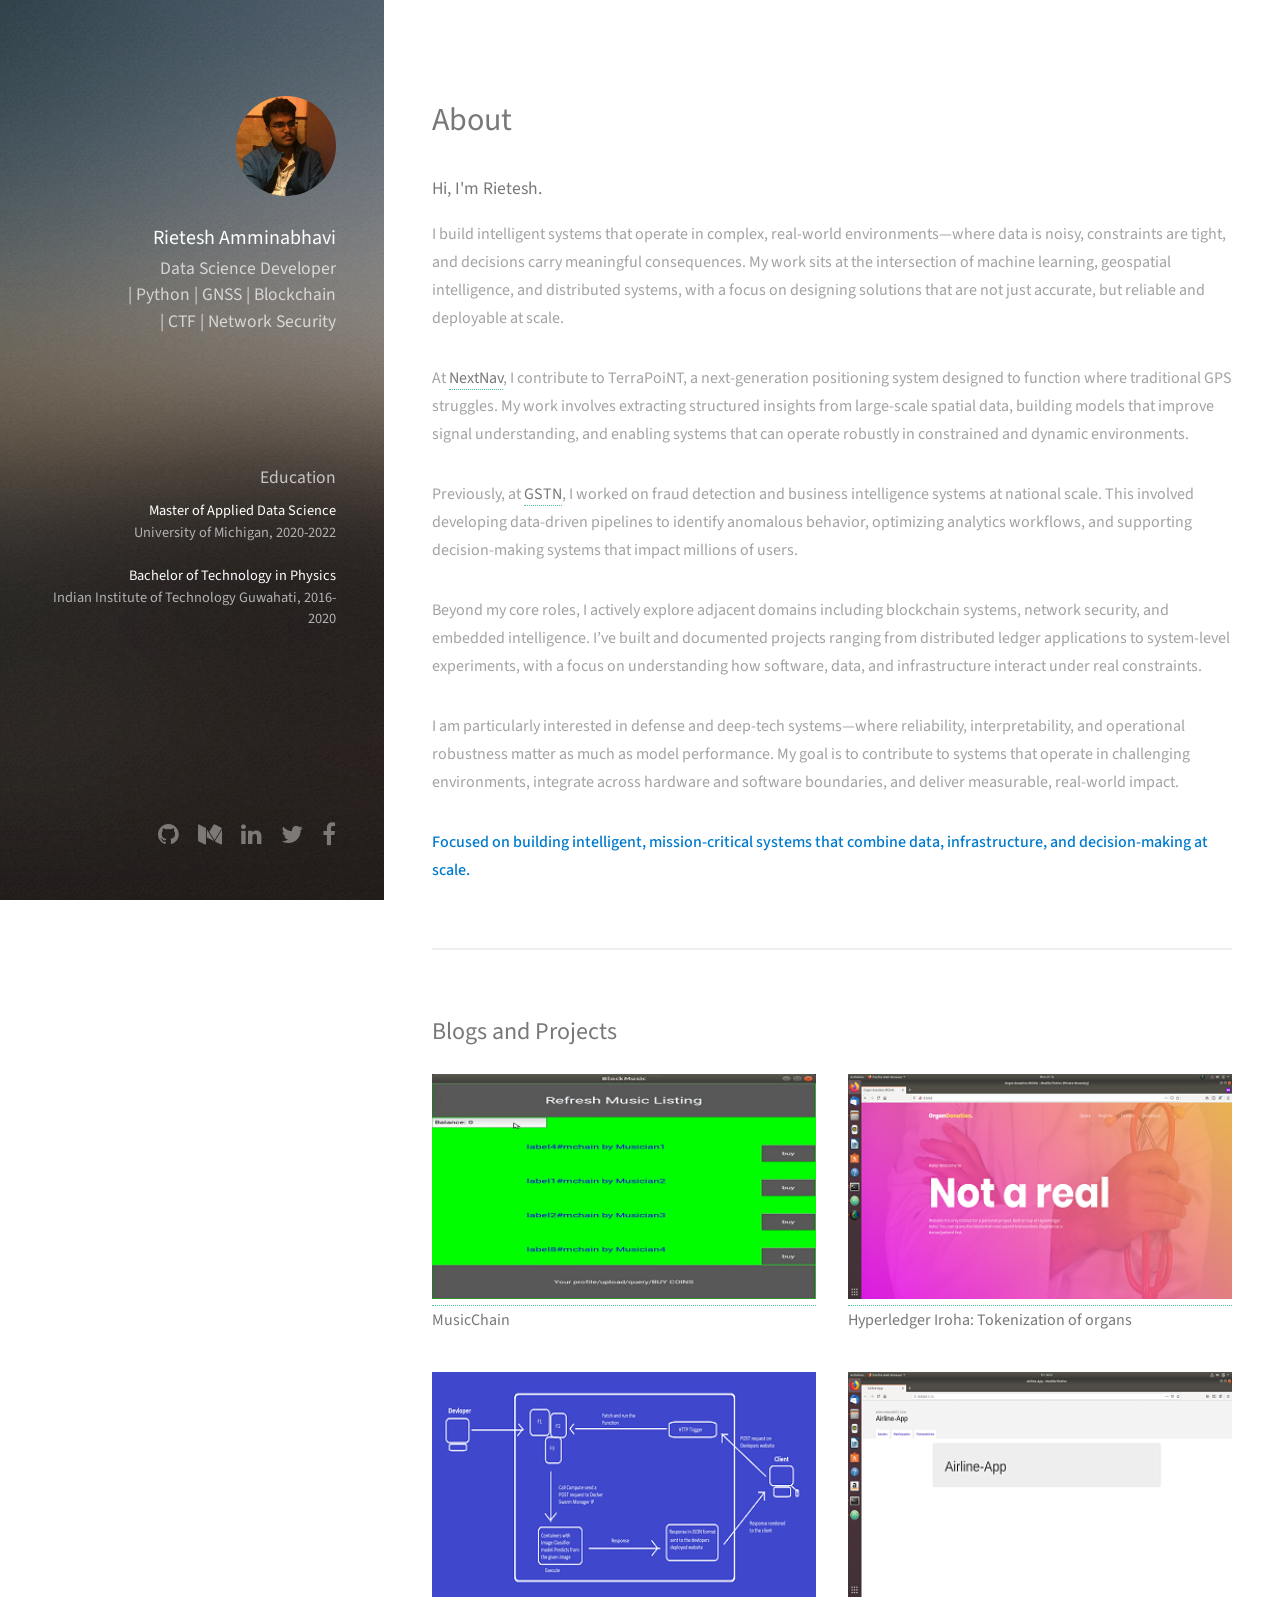
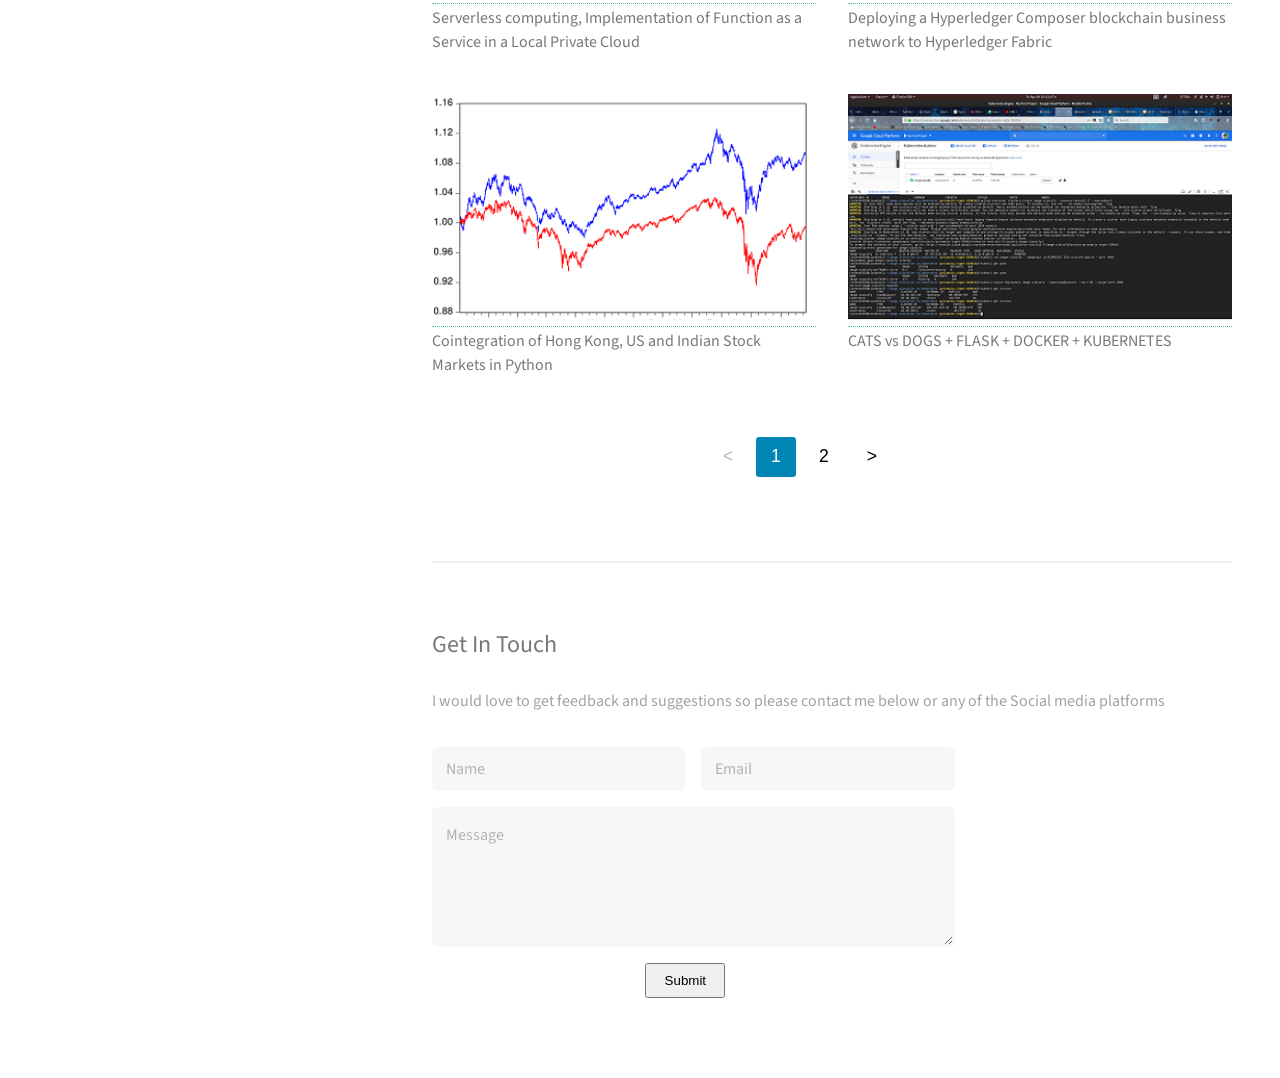
==== commit c704990a: "new about us" ====
--- a/index.html
+++ b/index.html
@@ -1,122 +1,157 @@
 <!DOCTYPE HTML>
 
 <html>
-	<head>
-		<title>Rietesh Amminabhavi</title>
-		<link href="static/images/icon.jpg" rel="icon" style="border-radius:50%">
-		<meta charset="utf-8" />
-		<meta name="viewport" content="width=device-width, initial-scale=1" />
-		<!--[if lte IE 8]><script src="static/js/ie/html5shiv.js"></script><![endif]-->
-		<link rel="stylesheet" href="static/css/main.css" />
-		<link rel="stylesheet" href="static/css/pagination.css" />
-		<!--[if lte IE 8]><link rel="stylesheet" href="static/css/ie8.css" /><![endif]-->
-	</head>
-	<body id="top">
 
-		<!-- Header -->
-			<header id="header">
-				<div class="inner">
-					<a href="index.html" target="_self" class="image avatar"><img src="static/images/avatar.jpg" alt="" /></a>
-					<h1><strong>Rietesh Amminabhavi</strong></h1> 
-					<h4>Data Science Developer<br />
-					| Python | GNSS | Blockchain<br />
-					| CTF | Network Security </h4><br /><br /><br /><br />
-					<h4>Education</h4>
-					<p><strong>Master of Applied Data Science</strong><br />
-					University of Michigan, 2020-2022<br /><br />
-					<strong>Bachelor of Technology in Physics</strong><br \>
-					Indian Institute of Technology Guwahati, 2016-2020</p>
-				</div>
+<head>
+	<title>Rietesh Amminabhavi</title>
+	<link href="static/images/icon.jpg" rel="icon" style="border-radius:50%">
+	<meta charset="utf-8" />
+	<meta name="viewport" content="width=device-width, initial-scale=1" />
+	<!--[if lte IE 8]><script src="static/js/ie/html5shiv.js"></script><![endif]-->
+	<link rel="stylesheet" href="static/css/main.css" />
+	<link rel="stylesheet" href="static/css/pagination.css" />
+	<!--[if lte IE 8]><link rel="stylesheet" href="static/css/ie8.css" /><![endif]-->
+</head>
+
+<body id="top">
+
+	<!-- Header -->
+	<header id="header">
+		<div class="inner">
+			<a href="index.html" target="_self" class="image avatar"><img src="static/images/avatar.jpg" alt="" /></a>
+			<h1><strong>Rietesh Amminabhavi</strong></h1>
+			<h4>Data Science Developer<br />
+				| Python | GNSS | Blockchain<br />
+				| CTF | Network Security </h4><br /><br /><br /><br />
+			<h4>Education</h4>
+			<p><strong>Master of Applied Data Science</strong><br />
+				University of Michigan, 2020-2022<br /><br />
+				<strong>Bachelor of Technology in Physics</strong><br \>
+				Indian Institute of Technology Guwahati, 2016-2020
+			</p>
+		</div>
+	</header>
+
+	<!-- Main -->
+	<div id="main">
+
+		<!-- One -->
+		<section id="one">
+			<header class="major">
+				<h2>About</h2>
 			</header>
 
-		<!-- Main -->
-			<div id="main">
+			<h4>Hi, I'm Rietesh.</h4>
 
-				<!-- One -->
-					<section id="one">
-						<header class="major">
-							<h2>Welcome</h2>
-						</header>
-						<h4>Hi, I'm Rietesh.</h4>
-						<p>As a Data Scientist, I'm passionate about using data to drive positive change in the world. 
-							I specialize in using machine learning and predictive analytics to solve complex business problems.<br \>
-							I currently work at <a href="https://nextnav.com/"><strong>NextNav</strong></a> as a Data Scientist for the TerraPoiNT solution.
-							Previously I have worked at <a href="https://www.gstn.org.in/"><strong>GSTN</strong></a> in the Business Intelligence and Fraud Detection team.<br \>
-							When I'm not geeking out over datasets, you can find me playing video games, exploring new coffee shops, cooking and trying new craft beers.
-							<!-- <script src="https://gist.github.com/BenjaminAbt/ee4f77b9c5f3068506dd0d43df57f8f8.js?file=file1.cs"></script> -->
-						</p>
-					</section>
+			<p>
+			I build intelligent systems that operate in complex, real-world environments—where data is noisy, constraints are tight, and decisions carry meaningful consequences. My work sits at the intersection of machine learning, geospatial intelligence, and distributed systems, with a focus on designing solutions that are not just accurate, but reliable and deployable at scale.
+			</p>
 
-				<!-- Two -->
-					<section id="two">
-						<h2>Blogs and Projects</h2>
-						<div id="paginated-list" data-current-page="1" aria-live="polite" class="row" style="display:flex;flex-wrap:wrap">
+			<p>
+			At <a href="https://nextnav.com/" target="_blank"><strong>NextNav</strong></a>, I contribute to TerraPoiNT, a next-generation positioning system designed to function where traditional GPS struggles. My work involves extracting structured insights from large-scale spatial data, building models that improve signal understanding, and enabling systems that can operate robustly in constrained and dynamic environments.
+			</p>
 
-							<nav class="pagination-container">
-								<button class="pagination-button" id="prev-button" aria-label="Previous page" title="Previous page">
-								  &lt;
-								</button>
-							
-								<div id="pagination-numbers">
-							
-								</div>
-							
-								<button class="pagination-button" id="next-button" aria-label="Next page" title="Next page">
-								  &gt;
-								</button>
-							  </nav>
+			<p>
+			Previously, at <a href="https://www.gstn.org.in/" target="_blank"><strong>GSTN</strong></a>, I worked on fraud detection and business intelligence systems at national scale. This involved developing data-driven pipelines to identify anomalous behavior, optimizing analytics workflows, and supporting decision-making systems that impact millions of users.
+			</p>
+
+			<p>
+			Beyond my core roles, I actively explore adjacent domains including blockchain systems, network security, and embedded intelligence. I’ve built and documented projects ranging from distributed ledger applications to system-level experiments, with a focus on understanding how software, data, and infrastructure interact under real constraints.
+			</p>
+
+			<p>
+			I am particularly interested in defense and deep-tech systems—where reliability, interpretability, and operational robustness matter as much as model performance. My goal is to contribute to systems that operate in challenging environments, integrate across hardware and software boundaries, and deliver measurable, real-world impact.
+			</p>
+
+			<p style="font-weight:500; color:#007acc;">
+			Focused on building intelligent, mission-critical systems that combine data, infrastructure, and decision-making at scale.
+			</p>
+
+		</section>
+
+		<!-- Two -->
+		<section id="two">
+			<h2>Blogs and Projects</h2>
+			<div id="paginated-list" data-current-page="1" aria-live="polite" class="row"
+				style="display:flex;flex-wrap:wrap">
+
+				<nav class="pagination-container">
+					<button class="pagination-button" id="prev-button" aria-label="Previous page" title="Previous page">
+						&lt;
+					</button>
+
+					<div id="pagination-numbers">
+
+					</div>
+
+					<button class="pagination-button" id="next-button" aria-label="Next page" title="Next page">
+						&gt;
+					</button>
+				</nav>
+			</div>
+		</section>
+
+		<!-- Three -->
+		<section id="three">
+			<h2>Get In Touch</h2>
+			<p>I would love to get feedback and suggestions so please contact me below or any of the Social media
+				platforms</p>
+			<div class="row">
+				<div class="8u 12u$(small)">
+					<form method="post" action="https://formspree.io/f/mykoedrz">
+						<div class="row uniform 50%" style="display: flex; flex-direction: column;">
+							<div style="display: flex;">
+								<div class="6u 12u$(xsmall)" style="margin-right: 1rem;"><input type="text" name="name"
+										id="name" placeholder="Name" /></div>
+								<div class="6u$ 12u$(xsmall)"><input type="email" name="email" id="email"
+										placeholder="Email" /></div>
+							</div>
+
+							<div class="12u$"><textarea name="message" id="message" placeholder="Message"
+									rows="4"></textarea></div>
+							<input type="hidden" name="_next"
+								value="https://rietesh.github.io/blogsite/thankyou.html">
+
+							<button type="submit"
+								style="width: 5rem; align-self: center; padding: 0.5rem 1rem; margin-top: 1rem;">Submit</button>
 						</div>
-					</section>
-
-				<!-- Three -->
-					<section id="three">
-						<h2>Get In Touch</h2>
-						<p>I would love to get feedback and suggestions so please contact me below or any of the Social media platforms</p>
-						<div class="row">
-							<div class="8u 12u$(small)">
-								<form method="post" action="https://formspree.io/f/YOUR_FORM_ID">
-									<div class="row uniform 50%" style="display: flex; flex-direction: column;">
-										<div style="display: flex;">
-											<div class="6u 12u$(xsmall)" style="margin-right: 1rem;"><input type="text" name="name" id="name" placeholder="Name" /></div>
-											<div class="6u$ 12u$(xsmall)"><input type="email" name="email" id="email" placeholder="Email" /></div>
-										</div>
-										
-										<div class="12u$"><textarea name="message" id="message" placeholder="Message" rows="4"></textarea></div>
-										<input type="hidden" name="_next" value="https://YOUR_DOMAIN/thankyou.html">
-										
-										<button type="submit" style="width: 5rem; align-self: center; padding: 0.5rem 1rem; margin-top: 1rem;">Submit</button>
-									</div>
-								</form>
-							</div>
-						</div>
-					</section>
+					</form>
+				</div>
+			</div>
+		</section>
 
 
-			</div>
+	</div>
 
-		<!-- Footer -->
-			<footer id="footer">
-				<div class="inner">
-					<ul class="icons">
-						<li><a href="https://github.com/rietesh"  target="_blank" class="icon fa-github"><span class="label">Github</span></a></li>
-						<li><a href="https://medium.com/@rietesh"  target="_blank" class="icon fa-medium"><span class="label">Medium</span></a></li>
-						<li><a href="https://www.linkedin.com/in/rietesh4535/"  target="_blank" class="icon fa-linkedin"><span class="label">LinkedIN</span></a></li>
-						<li><a href="https://twitter.com/rietesh_" target="_blank" class="icon fa-twitter"><span class="label">Twitter</span></a></li>
-						<li><a href="https://www.facebook.com/RieteshRietesh1"  target="_blank" class="icon fa-facebook"><span class="label">Facebook</span></a></li>
-					</ul>
-				</div>
-			</footer>
+	<!-- Footer -->
+	<footer id="footer">
+		<div class="inner">
+			<ul class="icons">
+				<li><a href="https://github.com/rietesh" target="_blank" class="icon fa-github"><span
+							class="label">Github</span></a></li>
+				<li><a href="https://medium.com/@rietesh" target="_blank" class="icon fa-medium"><span
+							class="label">Medium</span></a></li>
+				<li><a href="https://www.linkedin.com/in/rietesh4535/" target="_blank" class="icon fa-linkedin"><span
+							class="label">LinkedIN</span></a></li>
+				<li><a href="https://twitter.com/rietesh_" target="_blank" class="icon fa-twitter"><span
+							class="label">Twitter</span></a></li>
+				<li><a href="https://www.facebook.com/RieteshRietesh1" target="_blank" class="icon fa-facebook"><span
+							class="label">Facebook</span></a></li>
+			</ul>
+		</div>
+	</footer>
 
-		<!-- Scripts -->
-			<script src="//ajax.googleapis.com/ajax/libs/jquery/1.10.2/jquery.min.js"></script>
-			<script src="static/js/jquery.min.js"></script>
-			<!-- <script src="assets/js/jquery.poptrox.min.js"></script> -->
-			<script src="static/js/skel.min.js"></script>
-			<script src="static/js/util.js"></script>
-			<!--[if lte IE 8]><script src="static/js/ie/respond.min.js"></script><![endif]-->
-			<script src="static/js/main.js"></script>
-			<script src="static/js/pagination.js"></script>
-			<script src="static/js/projects.js"></script>
+	<!-- Scripts -->
+	<script src="https://ajax.googleapis.com/ajax/libs/jquery/1.10.2/jquery.min.js"></script>
+	<script src="static/js/jquery.min.js"></script>
+	<!-- <script src="assets/js/jquery.poptrox.min.js"></script> -->
+	<script src="static/js/skel.min.js"></script>
+	<script src="static/js/util.js"></script>
+	<!--[if lte IE 8]><script src="static/js/ie/respond.min.js"></script><![endif]-->
+	<script src="static/js/main.js"></script>
+	<script src="static/js/pagination.js"></script>
+	<script src="static/js/projects.js"></script>
 
-	</body>
-</html>
+</body>
+
+</html>
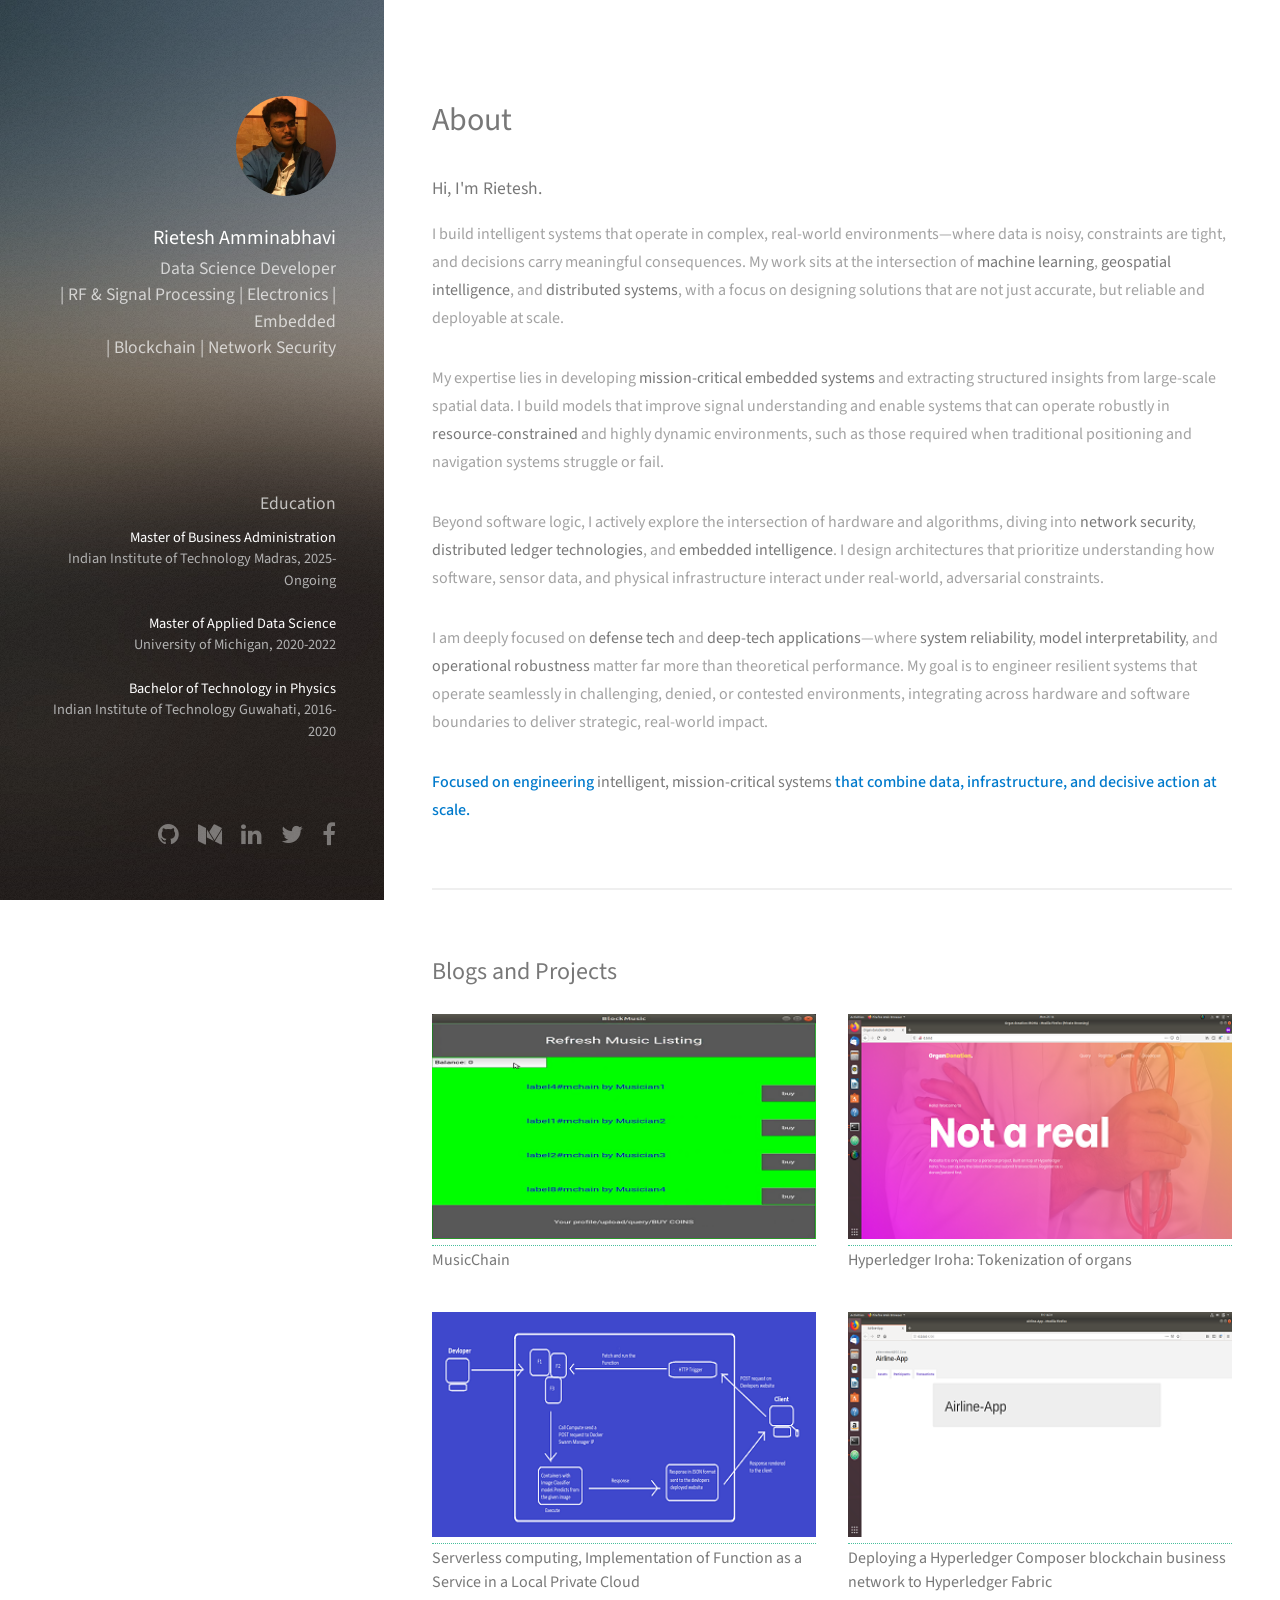
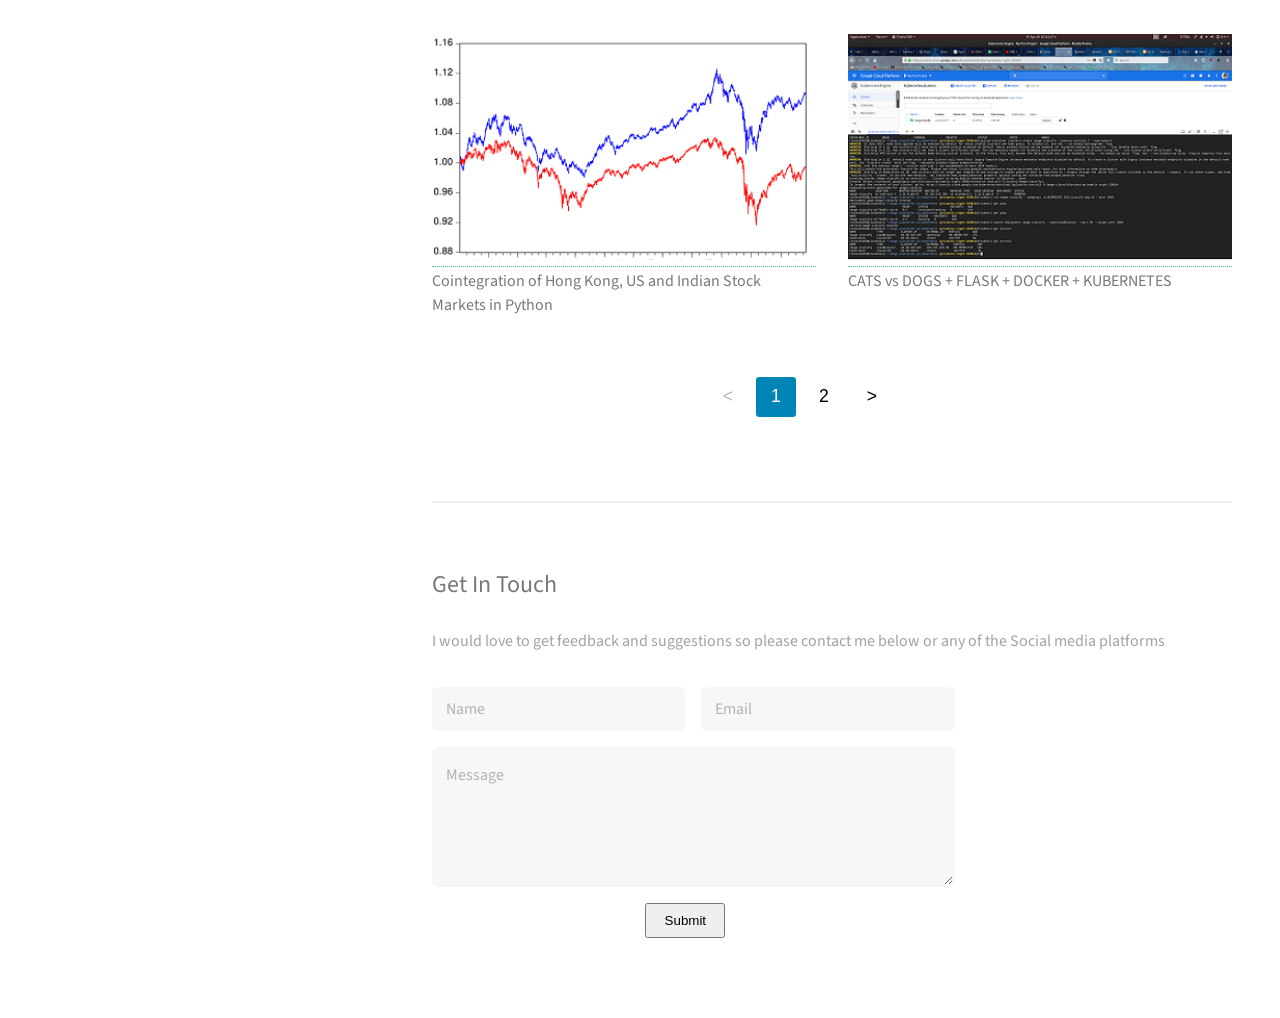
==== commit 491d2d12: "new about us 2" ====
--- a/index.html
+++ b/index.html
@@ -21,10 +21,12 @@
 			<a href="index.html" target="_self" class="image avatar"><img src="static/images/avatar.jpg" alt="" /></a>
 			<h1><strong>Rietesh Amminabhavi</strong></h1>
 			<h4>Data Science Developer<br />
-				| Python | GNSS | Blockchain<br />
-				| CTF | Network Security </h4><br /><br /><br /><br />
+				| RF & Signal Processing | Electronics | Embedded<br />
+				| Blockchain | Network Security </h4><br /><br /><br /><br />
 			<h4>Education</h4>
-			<p><strong>Master of Applied Data Science</strong><br />
+			<p><strong>Master of Business Administration</strong><br />
+				Indian Institute of Technology Madras, 2025-Ongoing<br /><br />
+				<strong>Master of Applied Data Science</strong><br />
 				University of Michigan, 2020-2022<br /><br />
 				<strong>Bachelor of Technology in Physics</strong><br \>
 				Indian Institute of Technology Guwahati, 2016-2020
@@ -44,27 +46,39 @@
 			<h4>Hi, I'm Rietesh.</h4>
 
 			<p>
-			I build intelligent systems that operate in complex, real-world environments—where data is noisy, constraints are tight, and decisions carry meaningful consequences. My work sits at the intersection of machine learning, geospatial intelligence, and distributed systems, with a focus on designing solutions that are not just accurate, but reliable and deployable at scale.
+				I build intelligent systems that operate in complex, real-world environments—where data is noisy,
+				constraints are tight, and decisions carry meaningful consequences. My work sits at the intersection of
+				<strong>machine learning</strong>, <strong>geospatial intelligence</strong>, and <strong>distributed
+					systems</strong>, with a focus on designing solutions that are not just accurate, but reliable and
+				deployable at scale.
 			</p>
 
 			<p>
-			At <a href="https://nextnav.com/" target="_blank"><strong>NextNav</strong></a>, I contribute to TerraPoiNT, a next-generation positioning system designed to function where traditional GPS struggles. My work involves extracting structured insights from large-scale spatial data, building models that improve signal understanding, and enabling systems that can operate robustly in constrained and dynamic environments.
+				My expertise lies in developing <strong>mission-critical embedded systems</strong> and extracting
+				structured insights from large-scale spatial data. I build models that improve signal understanding and
+				enable systems that can operate robustly in <strong>resource-constrained</strong> and highly dynamic
+				environments, such as those required when traditional positioning and navigation systems struggle or
+				fail.
 			</p>
 
 			<p>
-			Previously, at <a href="https://www.gstn.org.in/" target="_blank"><strong>GSTN</strong></a>, I worked on fraud detection and business intelligence systems at national scale. This involved developing data-driven pipelines to identify anomalous behavior, optimizing analytics workflows, and supporting decision-making systems that impact millions of users.
+				Beyond software logic, I actively explore the intersection of hardware and algorithms, diving into
+				<strong>network security</strong>, <strong>distributed ledger technologies</strong>, and
+				<strong>embedded intelligence</strong>. I design architectures that prioritize understanding how
+				software, sensor data, and physical infrastructure interact under real-world, adversarial constraints.
 			</p>
 
 			<p>
-			Beyond my core roles, I actively explore adjacent domains including blockchain systems, network security, and embedded intelligence. I’ve built and documented projects ranging from distributed ledger applications to system-level experiments, with a focus on understanding how software, data, and infrastructure interact under real constraints.
-			</p>
-
-			<p>
-			I am particularly interested in defense and deep-tech systems—where reliability, interpretability, and operational robustness matter as much as model performance. My goal is to contribute to systems that operate in challenging environments, integrate across hardware and software boundaries, and deliver measurable, real-world impact.
+				I am deeply focused on <strong>defense tech</strong> and <strong>deep-tech applications</strong>—where
+				<strong>system reliability</strong>, <strong>model interpretability</strong>, and <strong>operational
+					robustness</strong> matter far more than theoretical performance. My goal is to engineer resilient
+				systems that operate seamlessly in challenging, denied, or contested environments, integrating across
+				hardware and software boundaries to deliver strategic, real-world impact.
 			</p>
 
 			<p style="font-weight:500; color:#007acc;">
-			Focused on building intelligent, mission-critical systems that combine data, infrastructure, and decision-making at scale.
+				Focused on engineering <strong>intelligent, mission-critical systems</strong> that combine data,
+				infrastructure, and decisive action at scale.
 			</p>
 
 		</section>
@@ -109,8 +123,7 @@
 
 							<div class="12u$"><textarea name="message" id="message" placeholder="Message"
 									rows="4"></textarea></div>
-							<input type="hidden" name="_next"
-								value="https://rietesh.github.io/blogsite/thankyou.html">
+							<input type="hidden" name="_next" value="https://rietesh.github.io/blogsite/thankyou.html">
 
 							<button type="submit"
 								style="width: 5rem; align-self: center; padding: 0.5rem 1rem; margin-top: 1rem;">Submit</button>
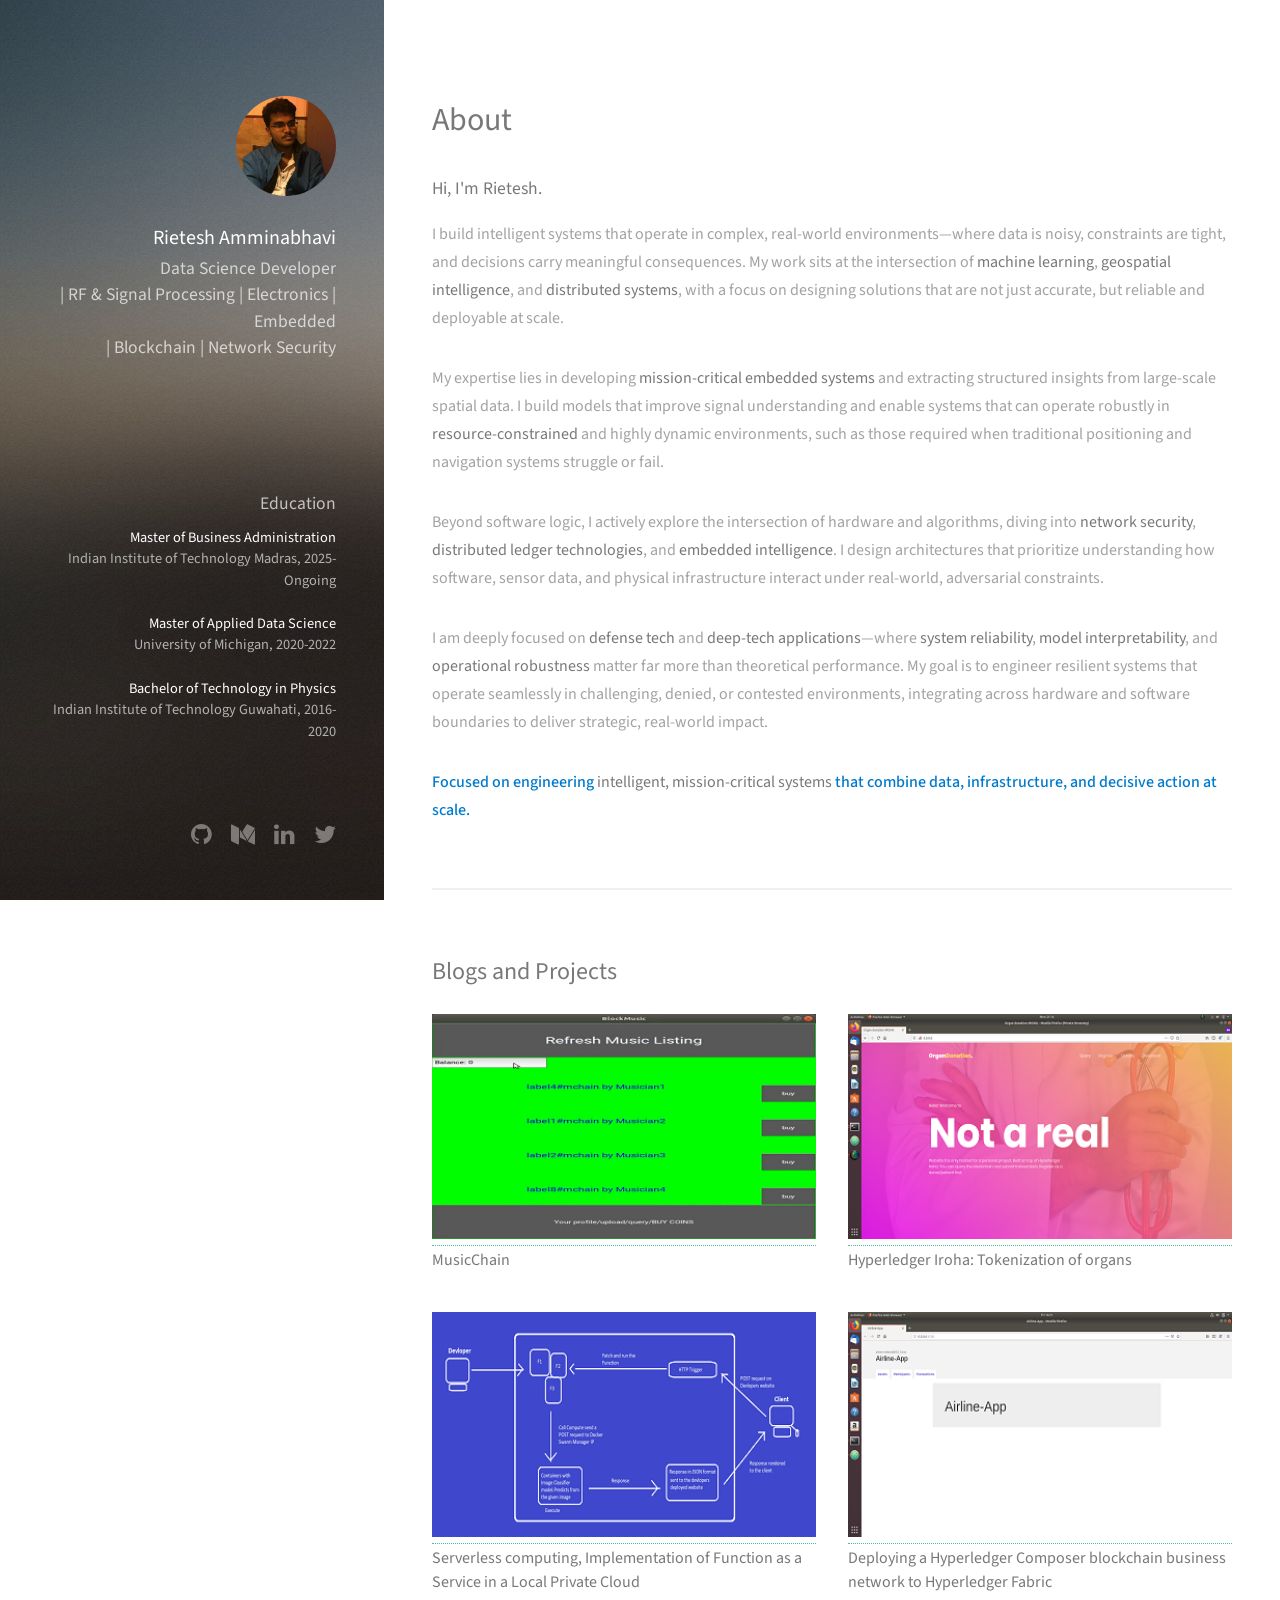
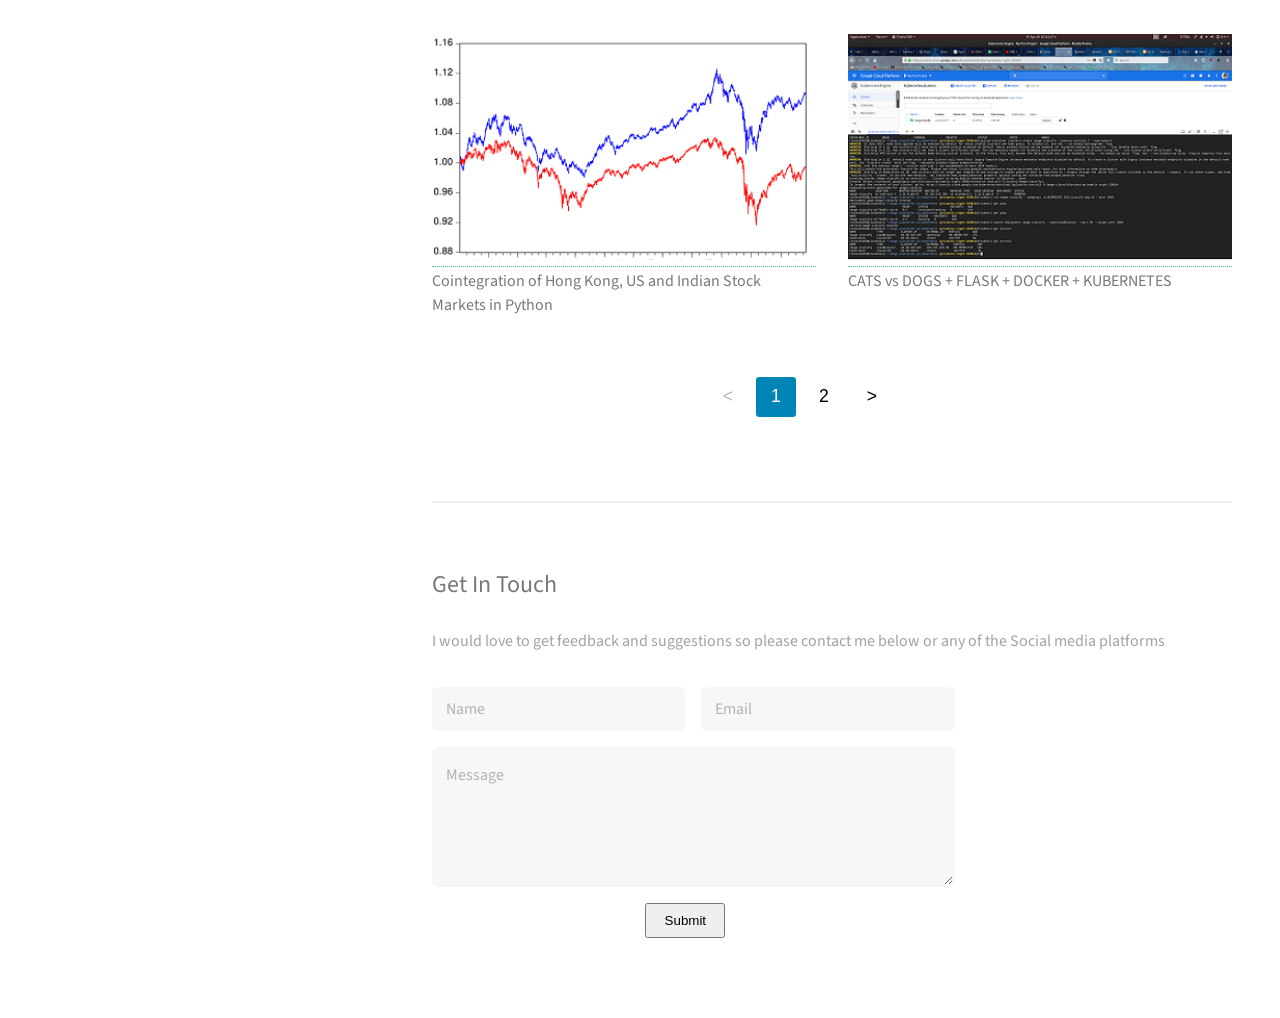
==== commit e0c7be8a: "remove FB" ====
--- a/index.html
+++ b/index.html
@@ -148,8 +148,6 @@
 							class="label">LinkedIN</span></a></li>
 				<li><a href="https://twitter.com/rietesh_" target="_blank" class="icon fa-twitter"><span
 							class="label">Twitter</span></a></li>
-				<li><a href="https://www.facebook.com/RieteshRietesh1" target="_blank" class="icon fa-facebook"><span
-							class="label">Facebook</span></a></li>
 			</ul>
 		</div>
 	</footer>
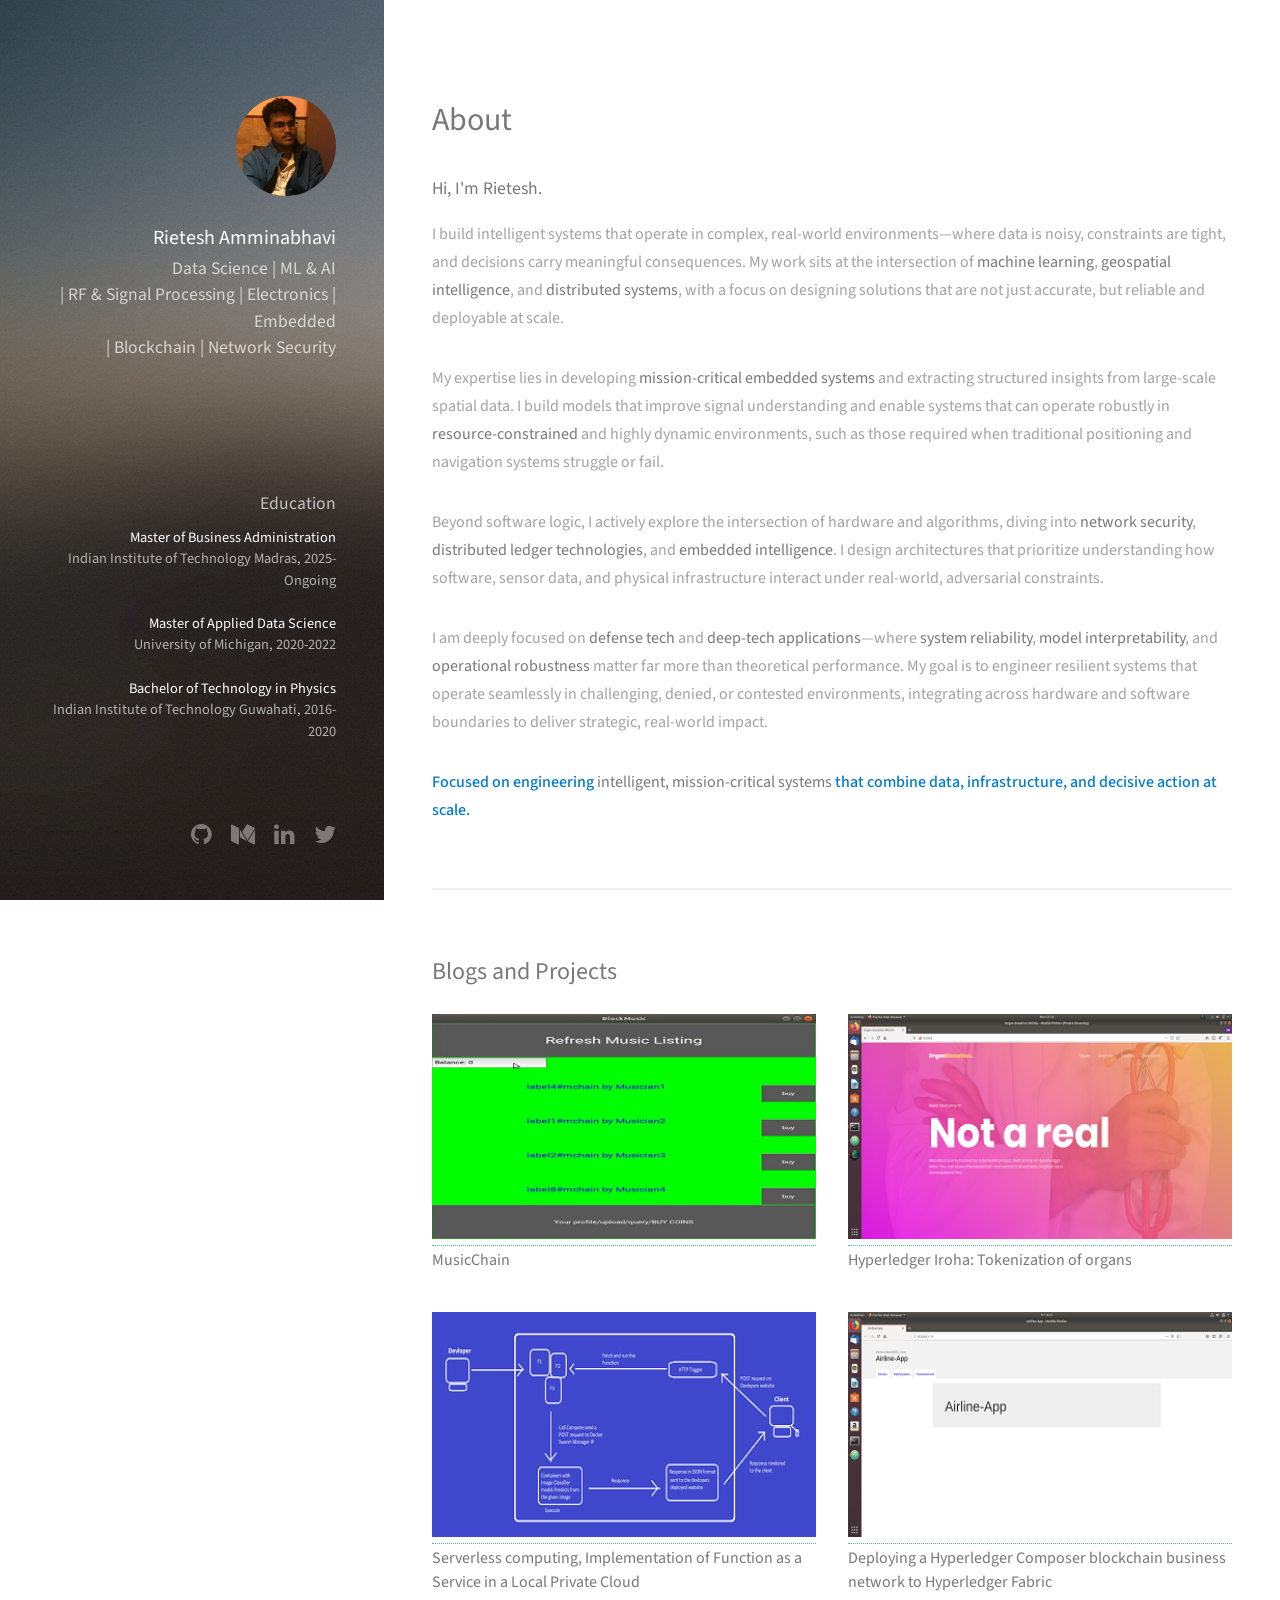
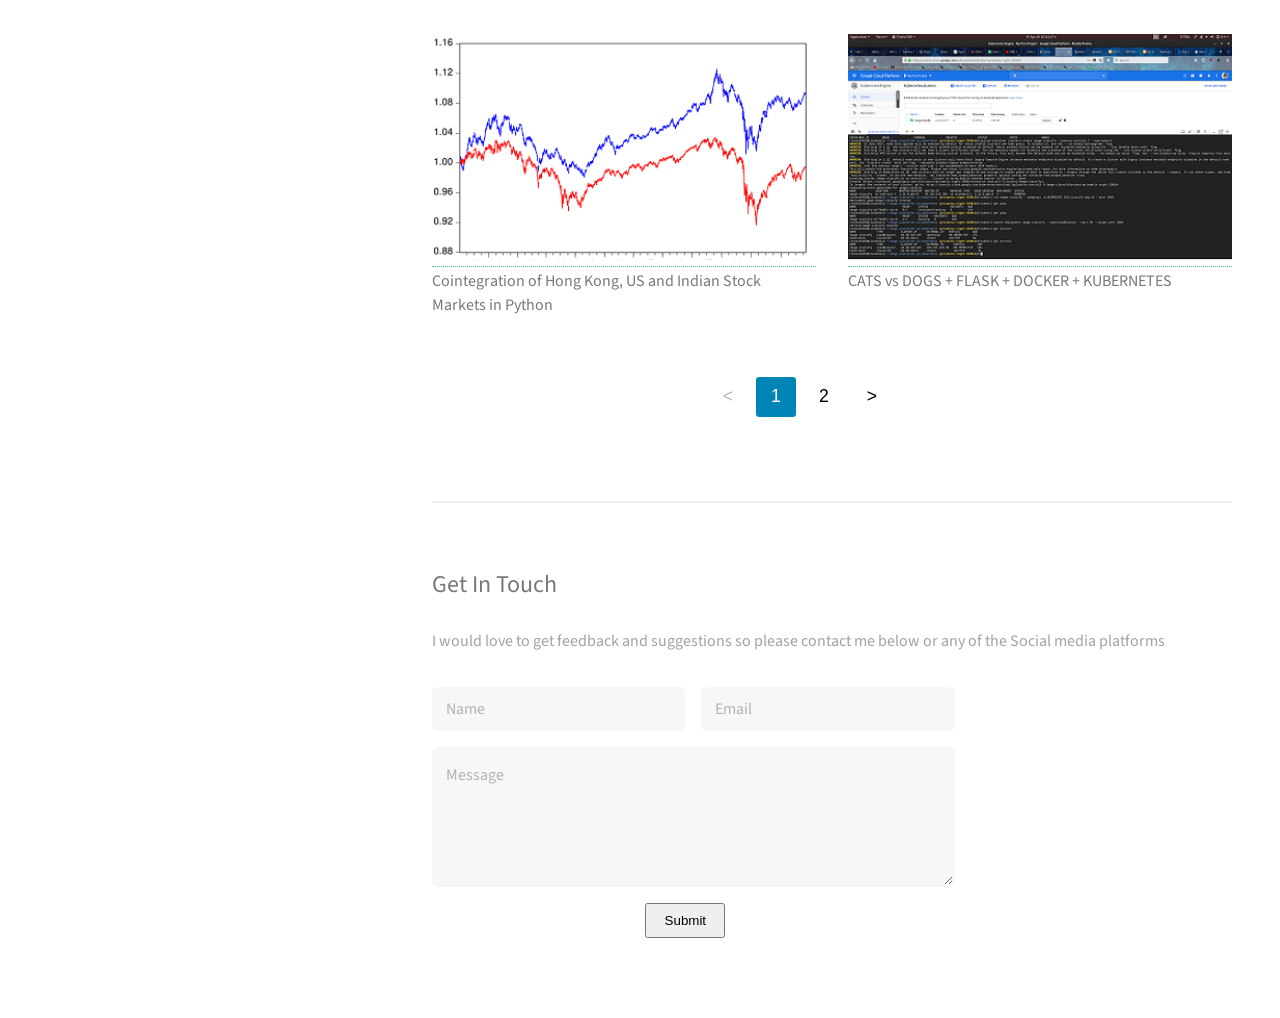
==== commit 77dcb7a7: "ML and AI" ====
--- a/index.html
+++ b/index.html
@@ -20,7 +20,7 @@
 		<div class="inner">
 			<a href="index.html" target="_self" class="image avatar"><img src="static/images/avatar.jpg" alt="" /></a>
 			<h1><strong>Rietesh Amminabhavi</strong></h1>
-			<h4>Data Science Developer<br />
+			<h4>Data Science | ML & AI<br />
 				| RF & Signal Processing | Electronics | Embedded<br />
 				| Blockchain | Network Security </h4><br /><br /><br /><br />
 			<h4>Education</h4>
